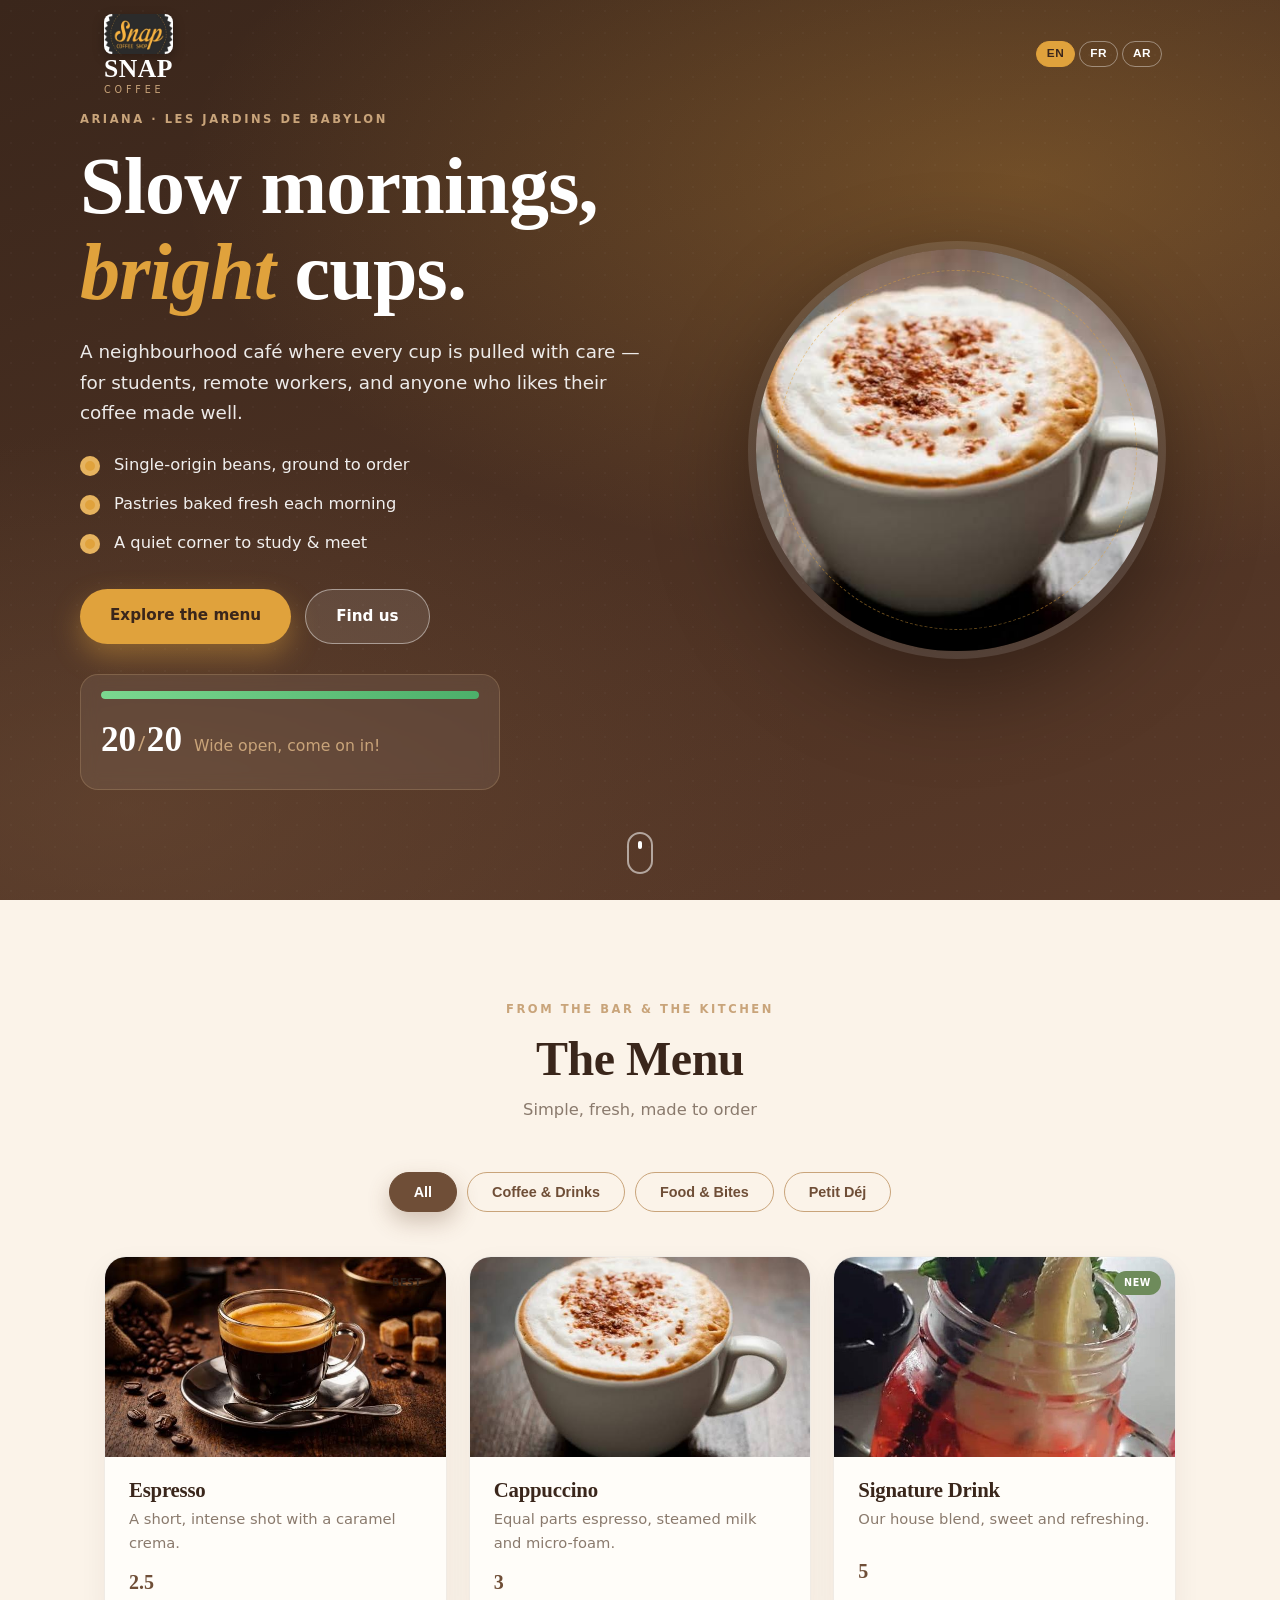
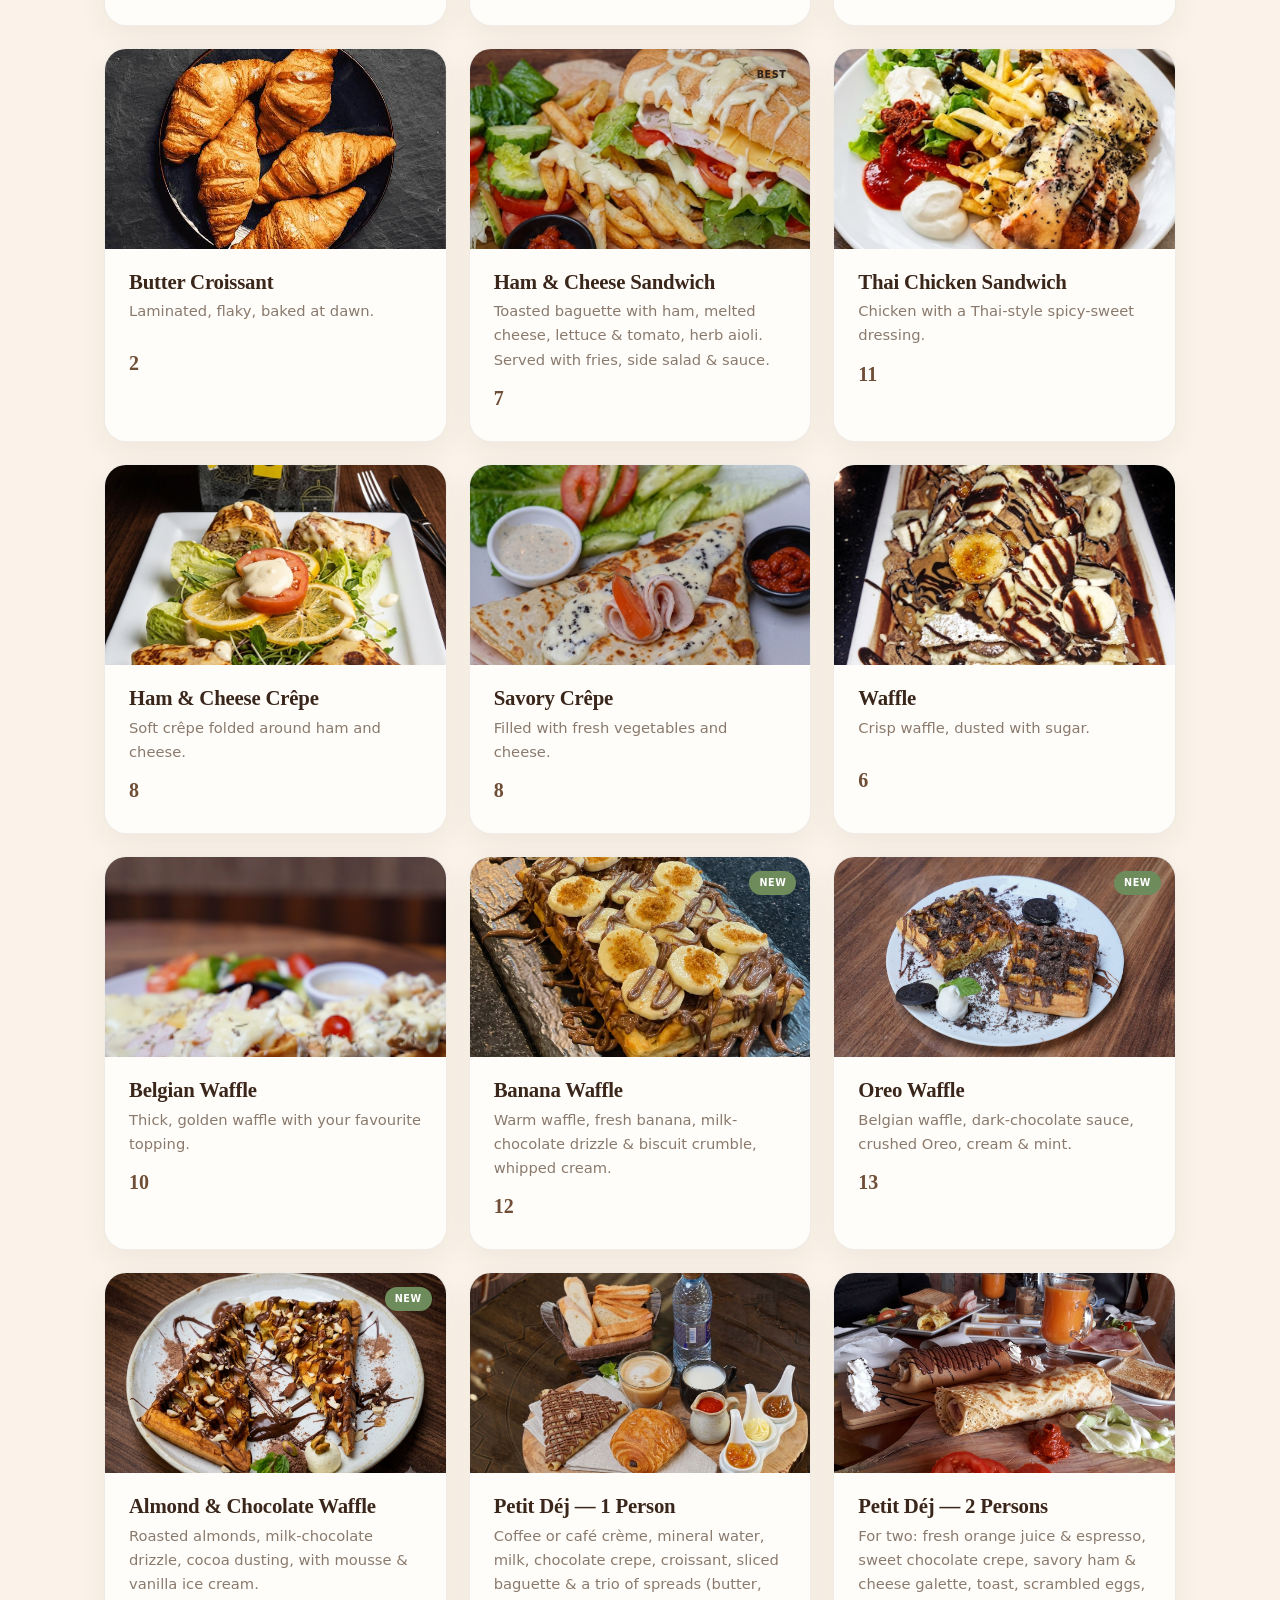
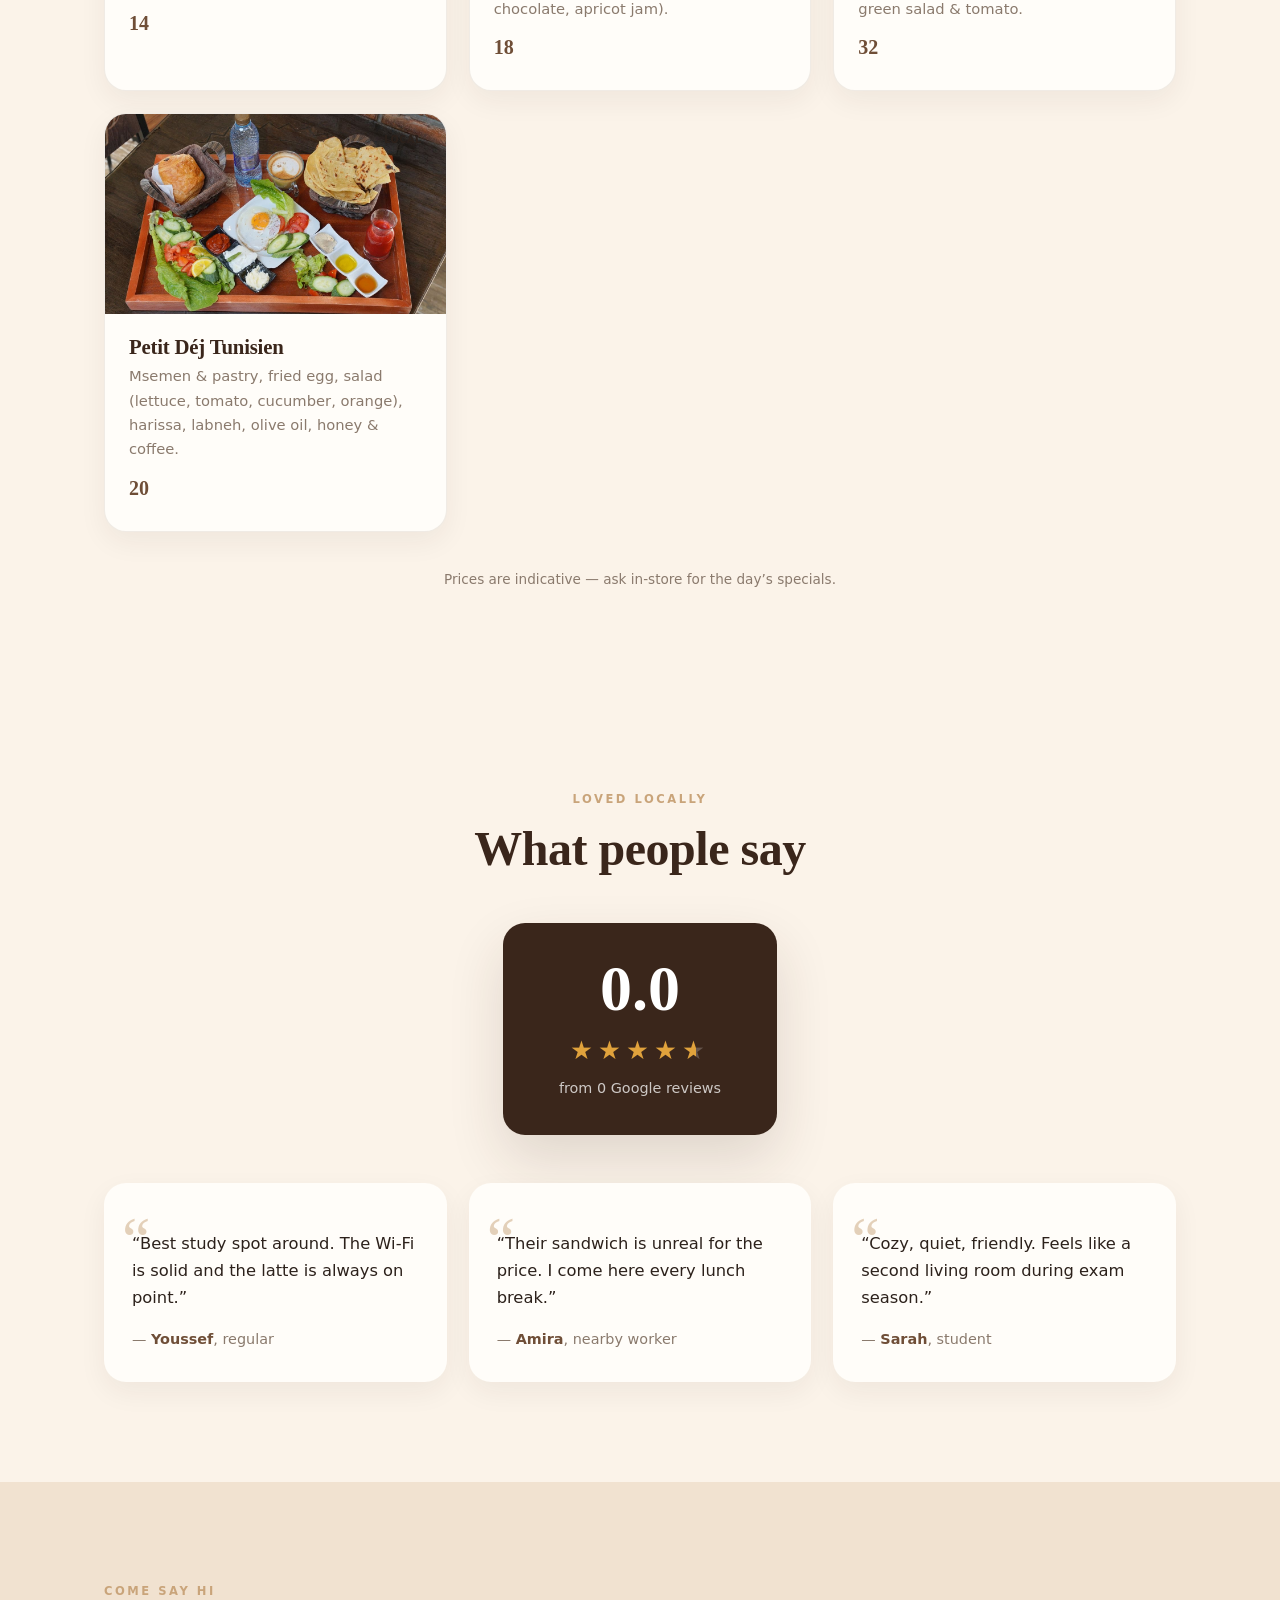
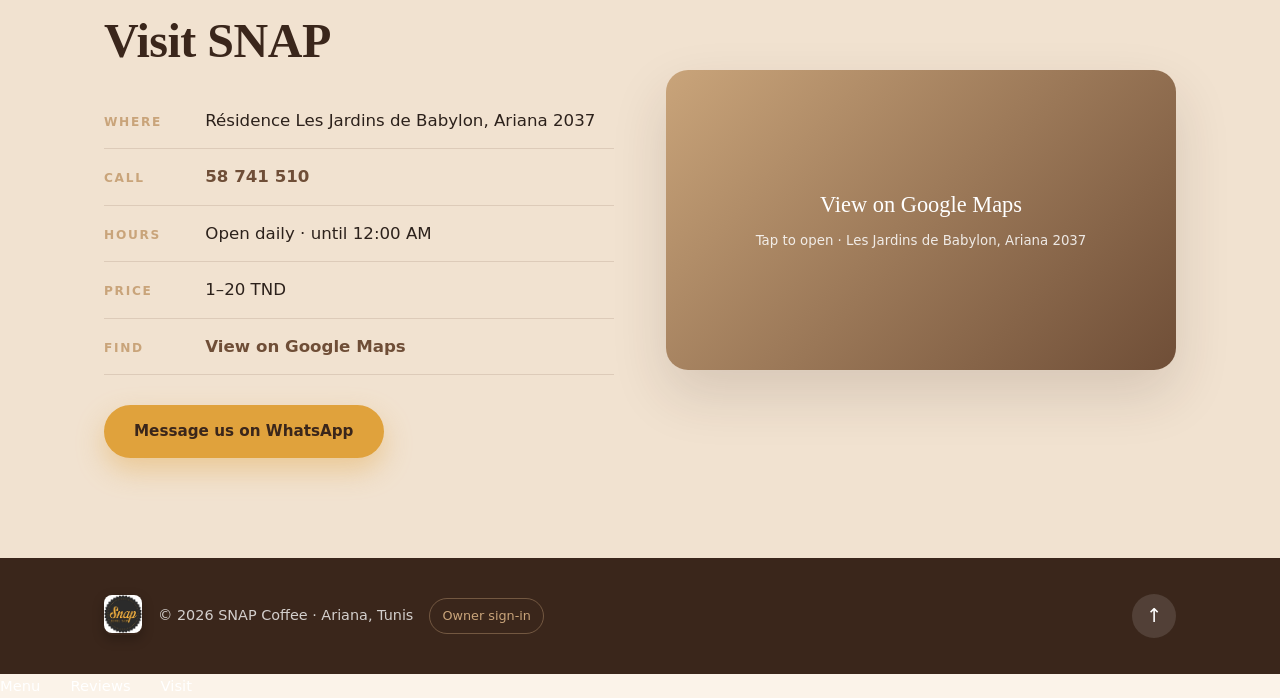
==== index.html @ 83eac037 "Deploy SNAP Coffee live site (public Pages repo) - Full site + admin + data (seats 20/20, 16 menu it" ====
<!DOCTYPE html>
<html lang="en" class="no-js">
<head>
  <meta charset="UTF-8" />
  <meta name="viewport" content="width=device-width, initial-scale=1.0, viewport-fit=cover" />
  <meta http-equiv="Content-Security-Policy" content="default-src 'self'; img-src 'self' data:; style-src 'self' 'unsafe-inline' https://fonts.googleapis.com; font-src 'self' https://fonts.gstatic.com; script-src 'self' 'sha256-dNdlBplWR5bDZDI+YCKolkPPL27/gS/a7SNuPT2Lg0A='; connect-src 'self' https://api.github.com; frame-ancestors 'none'; base-uri 'self'; object-src 'none'; form-action 'self'" />
  <title data-i18n="meta.title">SNAP Coffee — Artisan Coffee &amp; Fresh Bites · Ariana, Tunis</title>
  <meta name="description" data-i18n="meta.desc" content="SNAP Coffee in Ariana (Les Jardins de Babylon) — single-origin coffee, in-house pastries and a calm space for students and remote workers. Open until midnight. Rated 4.3 on Google." />
  <link rel="icon" href="favicon.ico" sizes="any" />
  <link rel="icon" type="image/svg+xml" href="favicon.svg" />
  <link rel="apple-touch-icon" href="apple-touch-icon.png" sizes="180x180" />
  <link rel="preconnect" href="https://fonts.googleapis.com" />
  <link rel="preconnect" href="https://fonts.gstatic.com" crossorigin />
  <link href="https://fonts.googleapis.com/css2?family=Fraunces:ital,opsz,wght@0,9..144,400;0,9..144,500;0,9..144,600;0,9..144,700;1,9..144,500&family=Inter:wght@300;400;500;600&family=Tajawal:wght@400;500;700&display=swap" rel="stylesheet" />
  <link rel="stylesheet" href="styles.css" />
  <script>document.documentElement.classList.replace('no-js','js');</script>
</head>
<body>
  <!-- ===== Header ===== -->
  <header class="site-header" id="header">
    <div class="container nav">
      <a class="brand" href="#top" aria-label="SNAP Coffee home">
        <img class="brand-logo" src="images/snap-logo.jpg" alt="SNAP Coffee" />
        <span class="brand-mark">SNAP</span>
        <span class="brand-sub" data-i18n="brand.sub">coffee</span>
      </a>
      <div class="lang-switch" role="group" aria-label="Language">
        <button class="lang-btn active" data-lang="en" type="button">EN</button>
        <button class="lang-btn" data-lang="fr" type="button">FR</button>
        <button class="lang-btn" data-lang="ar" type="button">AR</button>
      </div>
      <button class="nav-toggle" aria-label="Open menu" aria-expanded="false">
        <span></span><span></span><span></span>
      </button>
    </div>
  </header>

  <div class="nav-backdrop" id="navBackdrop" hidden></div>

  <!-- ===== Hero ===== -->
  <section class="hero" id="top">
    <div class="hero-bg"></div>
    <div class="container hero-inner">
      <div class="hero-copy">
        <p class="eyebrow" data-i18n="hero.eyebrow">Ariana · Les Jardins de Babylon</p>
        <h1 data-i18n="hero.title">Slow mornings,<br><em>bright</em> cups.</h1>
        <p class="hero-lead" data-i18n="hero.lead">A neighbourhood café where every cup is pulled with care — for students, remote workers, and anyone who likes their coffee made well.</p>
        <ul class="hero-points">
          <li data-i18n="hero.point1">Single-origin beans, ground to order</li>
          <li data-i18n="hero.point2">Pastries baked fresh each morning</li>
          <li data-i18n="hero.point3">A quiet corner to study &amp; meet</li>
        </ul>
        <div class="hero-cta">
          <a class="btn btn-primary" href="#menu" data-i18n="hero.cta1">Explore the menu</a>
          <a class="btn btn-ghost" href="#visit" data-i18n="hero.cta2">Find us</a>
        </div>
        <div class="avail-card" id="availCard" aria-live="polite">
          <div class="avail-rail"><span class="avail-fill" id="availFill"></span></div>
          <div class="avail-row">
            <span class="avail-num"><span id="availNum">20</span><span class="avail-slash">/</span><span id="availTotal">20</span></span>
            <span class="avail-label" id="availLabel">Seats free — drop by!</span>
          </div>
          <span class="avail-time" id="availUpdated"></span>
        </div>
      </div>
      <div class="hero-art">
        <img class="float-cup" src="images/cappuccino.jpg" alt="A freshly brewed coffee at SNAP Coffee" />
        <div class="hero-ring"></div>
      </div>
    </div>
    <a class="scroll-cue" href="#menu" aria-label="Scroll down"><span></span></a>
  </section>

  <!-- ===== Menu ===== -->
  <section class="menu" id="menu" data-reveal>
    <div class="container">
      <div class="section-head">
        <p class="eyebrow" data-i18n="menu.eyebrow">From the bar &amp; the kitchen</p>
        <h2 data-i18n="menu.title">The Menu</h2>
        <p class="section-sub" data-i18n="menu.sub">Simple, fresh, made to order</p>
      </div>

      <div class="menu-tabs" role="tablist" aria-label="Menu categories">
        <button class="menu-tab active" data-cat="all" role="tab" data-i18n="menu.tab_all">All</button>
        <button class="menu-tab" data-cat="coffee" role="tab" data-i18n="menu.tab_coffee">Coffee &amp; Drinks</button>
        <button class="menu-tab" data-cat="food" role="tab" data-i18n="menu.tab_food">Food &amp; Bites</button>
        <button class="menu-tab" data-cat="breakfast" role="tab" data-i18n="menu.tab_breakfast">Petit Déj</button>
      </div>

      <div class="menu-grid">
        <article class="dish" data-cat="coffee">
          <div class="dish-img"><img src="images/espresso.jpg" alt="Espresso" loading="lazy" /></div>
          <div class="dish-body">
            <div class="dish-badge hot" data-i18n="badge.best">Best seller</div>
            <h3 class="dish-name" data-i18n="dish.espresso.name">Espresso</h3>
            <p class="dish-desc" data-i18n="dish.espresso.desc">A short, intense shot with a caramel crema.</p>
            <span class="dish-price">2.5</span>
          </div>
        </article>
        <article class="dish" data-cat="coffee">
          <div class="dish-img"><img src="images/cappuccino.jpg" alt="Cappuccino" loading="lazy" /></div>
          <div class="dish-body">
            <h3 class="dish-name" data-i18n="dish.cappuccino.name">Cappuccino</h3>
            <p class="dish-desc" data-i18n="dish.cappuccino.desc">Equal parts espresso, steamed milk and micro-foam.</p>
            <span class="dish-price">3</span>
          </div>
        </article>
        <article class="dish" data-cat="coffee">
          <div class="dish-img"><img src="images/drink.jpg" alt="Signature Drink" loading="lazy" /></div>
          <div class="dish-body">
            <div class="dish-badge new" data-i18n="badge.new">New</div>
            <h3 class="dish-name" data-i18n="dish.drink.name">Signature Drink</h3>
            <p class="dish-desc" data-i18n="dish.drink.desc">Our house blend, sweet and refreshing.</p>
            <span class="dish-price">5</span>
          </div>
        </article>
        <article class="dish" data-cat="food">
          <div class="dish-img"><img src="images/croissant.jpg" alt="Butter Croissant" loading="lazy" /></div>
          <div class="dish-body">
            <h3 class="dish-name" data-i18n="dish.croissant.name">Butter Croissant</h3>
            <p class="dish-desc" data-i18n="dish.croissant.desc">Laminated, flaky, baked at dawn.</p>
            <span class="dish-price">2</span>
          </div>
        </article>
        <article class="dish" data-cat="food">
          <div class="dish-img"><img src="images/sandwich-jambon-fromage.jpg" alt="Ham &amp; Cheese Sandwich" loading="lazy" /></div>
          <div class="dish-body">
            <div class="dish-badge hot" data-i18n="badge.best">Best seller</div>
            <h3 class="dish-name" data-i18n="dish.sandwich.name">Ham &amp; Cheese Sandwich</h3>
            <p class="dish-desc" data-i18n="dish.sandwich.desc">Toasted baguette with ham, melted cheese, lettuce &amp; tomato, herb aioli. Served with fries, side salad &amp; sauce.</p>
            <span class="dish-price">7</span>
          </div>
        </article>
        <article class="dish" data-cat="food">
          <div class="dish-img"><img src="images/sandwich-thai-poulet.jpg" alt="Thai Chicken Sandwich" loading="lazy" /></div>
          <div class="dish-body">
            <h3 class="dish-name" data-i18n="dish.thai.name">Thai Chicken Sandwich</h3>
            <p class="dish-desc" data-i18n="dish.thai.desc">Chicken with a Thai-style spicy-sweet dressing.</p>
            <span class="dish-price">11</span>
          </div>
        </article>
        <article class="dish" data-cat="food">
          <div class="dish-img"><img src="images/crepe-jambon-fromage.jpg" alt="Ham &amp; Cheese Crêpe" loading="lazy" /></div>
          <div class="dish-body">
            <h3 class="dish-name" data-i18n="dish.crepe.name">Ham &amp; Cheese Crêpe</h3>
            <p class="dish-desc" data-i18n="dish.crepe.desc">Soft crêpe folded around ham and cheese.</p>
            <span class="dish-price">8</span>
          </div>
        </article>
        <article class="dish" data-cat="food">
          <div class="dish-img"><img src="images/crepe-sale.jpg" alt="Savory Crêpe" loading="lazy" /></div>
          <div class="dish-body">
            <h3 class="dish-name" data-i18n="dish.csep.name">Savory Crêpe</h3>
            <p class="dish-desc" data-i18n="dish.csep.desc">Filled with fresh vegetables and cheese.</p>
            <span class="dish-price">8</span>
          </div>
        </article>
        <article class="dish" data-cat="food">
          <div class="dish-img"><img src="images/snaps-waffle.jpg" alt="Waffle" loading="lazy" /></div>
          <div class="dish-body">
            <h3 class="dish-name" data-i18n="dish.waffle.name">Waffle</h3>
            <p class="dish-desc" data-i18n="dish.waffle.desc">Crisp waffle, dusted with sugar.</p>
            <span class="dish-price">6</span>
          </div>
        </article>
        <article class="dish" data-cat="food">
          <div class="dish-img"><img src="images/waffles.png" alt="Belgian Waffle" loading="lazy" /></div>
          <div class="dish-body">
            <h3 class="dish-name" data-i18n="dish.belgian.name">Belgian Waffle</h3>
            <p class="dish-desc" data-i18n="dish.belgian.desc">Thick, golden waffle with your favourite topping.</p>
            <span class="dish-price">10</span>
          </div>
        </article>
        <article class="dish" data-cat="food">
          <div class="dish-img"><img src="images/banana-waffle.png" alt="Banana Waffle" loading="lazy" /></div>
          <div class="dish-body">
            <div class="dish-badge new" data-i18n="badge.new">New</div>
            <h3 class="dish-name" data-i18n="dish.banana.name">Banana Waffle</h3>
            <p class="dish-desc" data-i18n="dish.banana.desc">Warm waffle, fresh banana, milk-chocolate drizzle &amp; biscuit crumble, whipped cream.</p>
            <span class="dish-price">12</span>
          </div>
        </article>
        <article class="dish" data-cat="food">
          <div class="dish-img"><img src="images/oreo-waffle.jpg" alt="Oreo Waffle" loading="lazy" /></div>
          <div class="dish-body">
            <div class="dish-badge new" data-i18n="badge.new">New</div>
            <h3 class="dish-name" data-i18n="dish.oreo.name">Oreo Waffle</h3>
            <p class="dish-desc" data-i18n="dish.oreo.desc">Belgian waffle, dark-chocolate sauce, crushed Oreo, cream &amp; mint.</p>
            <span class="dish-price">13</span>
          </div>
        </article>
        <article class="dish" data-cat="food">
          <div class="dish-img"><img src="images/waffle-almond-chocolate.jpg" alt="Almond &amp; Chocolate Waffle" loading="lazy" /></div>
          <div class="dish-body">
            <div class="dish-badge new" data-i18n="badge.new">New</div>
            <h3 class="dish-name" data-i18n="dish.almond.name">Almond &amp; Chocolate Waffle</h3>
            <p class="dish-desc" data-i18n="dish.almond.desc">Roasted almonds, milk-chocolate drizzle, cocoa dusting, with mousse &amp; vanilla ice cream.</p>
            <span class="dish-price">14</span>
          </div>
        </article>
        <article class="dish" data-cat="breakfast">
          <div class="dish-img"><img src="images/petit-dej-1p.png" alt="Petit Déjeuner 1 personne" loading="lazy" /></div>
          <div class="dish-body">
            <div class="dish-badge hot" data-i18n="badge.best">Best seller</div>
            <h3 class="dish-name" data-i18n="dish.pdj1.name">Petit Déj — 1 Person</h3>
            <p class="dish-desc" data-i18n="dish.pdj1.desc">Coffee or café crème, mineral water, milk, chocolate crepe, croissant, sliced baguette &amp; a trio of spreads (butter, chocolate, apricot jam).</p>
            <span class="dish-price">18</span>
          </div>
        </article>
        <article class="dish" data-cat="breakfast">
          <div class="dish-img"><img src="images/petit-dej-2p.png" alt="Petit Déjeuner 2 personnes" loading="lazy" /></div>
          <div class="dish-body">
            <h3 class="dish-name" data-i18n="dish.pdj2.name">Petit Déj — 2 Persons</h3>
            <p class="dish-desc" data-i18n="dish.pdj2.desc">For two: fresh orange juice &amp; espresso, sweet chocolate crepe, savory ham &amp; cheese galette, toast, scrambled eggs, green salad &amp; tomato.</p>
            <span class="dish-price">32</span>
          </div>
        </article>
        <article class="dish" data-cat="breakfast">
          <div class="dish-img"><img src="images/petit-dej-tunisien.jpg" alt="Petit Déjeuner Tunisien" loading="lazy" /></div>
          <div class="dish-body">
            <div class="dish-badge new" data-i18n="badge.local">Local</div>
            <h3 class="dish-name" data-i18n="dish.pdjt.name">Petit Déj Tunisien</h3>
            <p class="dish-desc" data-i18n="dish.pdjt.desc">Msemen &amp; pastry, fried egg, salad (lettuce, tomato, cucumber, orange), harissa, labneh, olive oil, honey &amp; coffee.</p>
            <span class="dish-price">20</span>
          </div>
        </article>
      </div>
      <p class="menu-foot" data-i18n="menu.foot">Prices are indicative — ask in-store for the day's specials.</p>
    </div>
  </section>

  <!-- ===== Reviews ===== -->
  <section class="reviews" id="reviews" data-reveal>
    <div class="container">
      <div class="section-head">
        <p class="eyebrow" data-i18n="reviews.eyebrow">Loved locally</p>
        <h2 data-i18n="reviews.title">What people say</h2>
      </div>
      <div class="rating-banner">
        <div class="rating-score">
          <span class="score" data-target="4.3">0.0</span>
          <div class="stars" aria-label="4.3 out of 5 stars">
            <span class="star filled">★</span><span class="star filled">★</span><span class="star filled">★</span><span class="star filled">★</span><span class="star half">★</span>
          </div>
          <span class="review-count"><span data-i18n="reviews.from">from</span> <span class="num" data-target="26">0</span> <span data-i18n="reviews.google">Google reviews</span></span>
        </div>
      </div>
      <div class="review-grid">
        <blockquote class="review">
          <p data-i18n="reviews.r1">"Best study spot around. The Wi-Fi is solid and the latte is always on point."</p>
          <footer>— <strong>Youssef</strong>, <span data-i18n="reviews.regular">regular</span></footer>
        </blockquote>
        <blockquote class="review">
          <p data-i18n="reviews.r2">"Their sandwich is unreal for the price. I come here every lunch break."</p>
          <footer>— <strong>Amira</strong>, <span data-i18n="reviews.worker">nearby worker</span></footer>
        </blockquote>
        <blockquote class="review">
          <p data-i18n="reviews.r3">"Cozy, quiet, friendly. Feels like a second living room during exam season."</p>
          <footer>— <strong>Sarah</strong>, <span data-i18n="reviews.student">student</span></footer>
        </blockquote>
      </div>
    </div>
  </section>

  <!-- ===== Visit / Contact ===== -->
  <section class="visit" id="visit" data-reveal>
    <div class="container visit-inner">
      <div class="visit-text">
        <p class="eyebrow" data-i18n="visit.eyebrow">Come say hi</p>
        <h2 data-i18n="visit.title">Visit SNAP</h2>
        <ul class="visit-list">
          <li><span class="v-label" data-i18n="visit.where">Where</span> Résidence Les Jardins de Babylon, Ariana 2037</li>
          <li><span class="v-label" data-i18n="visit.call">Call</span> <a href="tel:+21658741510">58 741 510</a></li>
          <li><span class="v-label" data-i18n="visit.hours">Hours</span> <span data-i18n="visit.hours_val">Open daily · until 12:00 AM</span></li>
          <li><span class="v-label" data-i18n="visit.price">Price</span> 1–20 TND</li>
          <li><span class="v-label" data-i18n="visit.find">Find</span> <a href="https://maps.app.goo.gl/44mZ8596GpoQqrAm7" target="_blank" rel="noopener" data-i18n="visit.maps">View on Google Maps</a></li>
        </ul>
        <a class="btn btn-primary" href="https://wa.me/21658741510" target="_blank" rel="noopener" data-i18n="visit.whatsapp">Message us on WhatsApp</a>
      </div>
      <div class="visit-map">
        <a class="map-placeholder" href="https://maps.app.goo.gl/44mZ8596GpoQqrAm7" target="_blank" rel="noopener" aria-label="Open SNAP Coffee Shop in Google Maps">
          <span data-i18n="visit.maps">View on Google Maps</span>
          <small data-i18n="visit.tap">Tap to open · Les Jardins de Babylon, Ariana 2037</small>
        </a>
      </div>
    </div>
  </section>

  <!-- ===== Footer ===== -->
  <footer class="site-footer">
    <div class="container footer-inner">
      <span class="brand-logo"><img class="brand-logo-img" src="images/snap-logo.jpg" alt="SNAP Coffee" /></span>
      <p>© <span id="year"></span> <span data-i18n="footer.copy">SNAP Coffee · Ariana, Tunis</span></p>
      <a class="owner-link" href="admin.html">Owner sign-in</a>
      <a class="to-top" href="#top" aria-label="Back to top">↑</a>
    </div>
  </footer>

  <!-- ===== Lightbox ===== -->
  <div class="lightbox" role="dialog" aria-modal="true" aria-label="Photo viewer">
    <button class="lb-close" aria-label="Close">×</button>
    <button class="lb-prev" aria-label="Previous">‹</button>
    <figure class="lb-fig"><img src="" alt="" /><figcaption class="lb-cap"></figcaption></figure>
    <button class="lb-next" aria-label="Next">›</button>
  </div>

  <!-- ===== Mobile nav (body-level so fixed positioning is never trapped by header blur) ===== -->
  <nav class="nav-links" id="navLinks" aria-label="Mobile menu">
    <a href="#menu" data-i18n="nav.menu">Menu</a>
    <a href="#reviews" data-i18n="nav.reviews">Reviews</a>
    <a href="#visit" data-i18n="nav.visit">Visit</a>
  </nav>
  <div class="nav-backdrop" id="navBackdrop" hidden></div>

  <!-- ===== GitHub storage (live seats + live menu, no backend) ===== -->
  <script src="github-config.js"></script>
  <script src="github-token.js"></script>
  <script src="github-store.js"></script>
  <script src="customer-github.js"></script>

  <script src="script.js"></script>
</body>
</html>
---- styles.css ----
/* ===== SNAP Coffee — artisan, warm, refined ===== */
:root {
  --espresso: #3a261b;
  --coffee: #6f4e37;
  --latte: #c9a47a;
  --cream: #fbf3e9;
  --sand: #f1e2d0;
  --ink: #2c211b;
  --muted: #8a7a6d;
  --amber: #e0a23c;
  --paper: #fffdf9;
  --maxw: 1120px;
  --radius: 22px;
  --shadow: 0 24px 56px rgba(58, 38, 27, 0.14);
  --ease: cubic-bezier(0.22, 0.61, 0.36, 1);
}

* { box-sizing: border-box; margin: 0; padding: 0; }
html { scroll-behavior: smooth; }
body {
  font-family: 'Inter', system-ui, -apple-system, sans-serif;
  color: var(--ink);
  background: var(--cream);
  line-height: 1.65;
  -webkit-font-smoothing: antialiased;
  overflow-x: hidden;
}
.container { width: 100%; max-width: var(--maxw); margin: 0 auto; padding: 0 24px; }
h1, h2, h3 { font-family: 'Fraunces', Georgia, serif; font-weight: 600; color: var(--espresso); line-height: 1.08; letter-spacing: -0.01em; }
h1 em, h2 em { font-style: italic; color: var(--amber); }
.eyebrow { text-transform: uppercase; letter-spacing: 0.22em; font-size: 0.72rem; font-weight: 600; color: var(--latte); margin-bottom: 14px; }

/* reveal — gated on a JS-added class so content is NEVER hidden if JS fails */
.js [data-reveal] { opacity: 0; transform: translateY(30px); transition: opacity 0.8s var(--ease), transform 0.8s var(--ease); }
.js [data-reveal].in { opacity: 1; transform: none; }
/* if JS doesn't run, everything is visible */
body:not(.js) [data-reveal] { opacity: 1 !important; transform: none !important; }
/* safety: if reveal still stuck, this class (added after load) forces visibility */
.reveal-fallback [data-reveal] { opacity: 1 !important; transform: none !important; }

/* ===== Header ===== */
.site-header { position: fixed; top: 0; left: 0; right: 0; z-index: 90; transition: background 0.4s var(--ease), box-shadow 0.4s, padding 0.4s; padding: 14px 0; }
.site-header.scrolled { background: rgba(251, 243, 233, 0.9); backdrop-filter: blur(14px); box-shadow: 0 8px 30px rgba(58,38,27,0.08); padding: 8px 0; }
.nav { display: flex; align-items: center; justify-content: space-between; }
.brand { text-decoration: none; display: flex; flex-direction: column; line-height: 1; }
.brand-logo { height: 40px; width: auto; border-radius: 8px; margin-bottom: 2px; object-fit: cover; box-shadow: 0 4px 12px rgba(0,0,0,0.25); }
.brand-mark { font-family: 'Fraunces', serif; font-weight: 700; font-size: 1.6rem; color: #fff; letter-spacing: 0.02em; transition: color 0.4s; }
.brand-sub { font-size: 0.6rem; letter-spacing: 0.4em; text-transform: uppercase; color: var(--latte); margin-top: 3px; }
.scrolled .brand-mark { color: var(--coffee); }
.nav-links { display: flex; gap: 30px; }
.nav-links a { text-decoration: none; color: #fff; font-size: 0.92rem; font-weight: 500; position: relative; transition: color 0.3s; }
.nav-links a::after { content: ''; position: absolute; left: 0; bottom: -6px; width: 0; height: 2px; background: var(--amber); transition: width 0.3s var(--ease); }
.nav-links a:hover::after { width: 100%; }
.scrolled .nav-links a { color: var(--ink); }

.nav-toggle { display: none; flex-direction: column; gap: 5px; background: none; border: 0; cursor: pointer; padding: 8px; position: relative; z-index: 80; }
.nav-toggle span { width: 26px; height: 2px; background: #fff; border-radius: 2px; transition: transform 0.3s var(--ease), opacity 0.3s; }
.scrolled .nav-toggle span { background: var(--coffee); }
.nav-toggle.active span:nth-child(1) { transform: translateY(7px) rotate(45deg); }
.nav-toggle.active span:nth-child(2) { opacity: 0; }
.nav-toggle.active span:nth-child(3) { transform: translateY(-7px) rotate(-45deg); }

/* click-away backdrop for the open mobile menu (sits below the panel + toggle) */
.nav-backdrop { position: fixed; inset: 0; z-index: 65; background: rgba(28, 20, 16, 0.55); opacity: 0; pointer-events: none; transition: opacity 0.3s var(--ease); }
.nav-backdrop.show { opacity: 1; pointer-events: auto; }

/* ===== Hero ===== */
.hero { position: relative; min-height: 100vh; display: flex; align-items: center; overflow: hidden; background: var(--espresso); }
.hero-bg { position: absolute; inset: 0; background:
   radial-gradient(120% 80% at 80% 20%, rgba(224,162,60,0.28), transparent 55%),
   radial-gradient(90% 70% at 10% 90%, rgba(111,78,55,0.5), transparent 60%),
   linear-gradient(160deg, #3a261b, #5a3a29); }
.hero-bg::after { content: ''; position: absolute; inset: 0; background-image: radial-gradient(rgba(255,255,255,0.05) 1px, transparent 1px); background-size: 22px 22px; opacity: 0.5; }
.hero-inner { position: relative; z-index: 2; display: grid; grid-template-columns: 1.1fr 0.9fr; gap: 40px; align-items: center; padding: 90px 0; width: 100%; }
.hero-copy { color: #fff; max-width: 560px; }
.hero-copy .eyebrow { color: var(--latte); }
.hero-copy h1 { color: #fff; font-size: clamp(2.7rem, 6.5vw, 5rem); margin-bottom: 22px; }
.hero-lead { font-size: 1.15rem; font-weight: 300; color: rgba(255,255,255,0.9); margin-bottom: 24px; }
.hero-points { list-style: none; margin-bottom: 32px; }
.hero-points li { position: relative; padding-left: 34px; margin: 12px 0; font-size: 1.02rem; color: rgba(255,255,255,0.92); }
.hero-points li::before { content: ''; position: absolute; left: 0; top: 4px; width: 20px; height: 20px; border-radius: 50%; background: var(--amber); box-shadow: inset 0 0 0 5px rgba(255,255,255,0.18); }
.hero-cta { display: flex; gap: 14px; flex-wrap: wrap; }

.btn { display: inline-block; padding: 14px 30px; border-radius: 999px; font-weight: 600; font-size: 0.95rem; text-decoration: none; cursor: pointer; border: 0; transition: transform 0.18s var(--ease), box-shadow 0.25s, background 0.25s; }
.btn-primary { background: var(--amber); color: var(--espresso); box-shadow: 0 12px 28px rgba(224,162,60,0.4); }
.btn-primary:hover { transform: translateY(-2px); box-shadow: 0 16px 34px rgba(224,162,60,0.5); }
.btn-ghost { background: rgba(255,255,255,0.1); color: #fff; border: 1px solid rgba(255,255,255,0.45); }
.btn-ghost:hover { background: rgba(255,255,255,0.2); }

/* ===== Live availability card (hero) ===== */
.avail-card {
  margin-top: 30px;
  background: rgba(255, 253, 249, 0.07);
  border: 1px solid rgba(201, 164, 122, 0.28);
  border-radius: 18px;
  padding: 16px 20px;
  backdrop-filter: blur(8px);
  max-width: 420px;
}
.avail-rail { height: 8px; border-radius: 999px; background: rgba(255,255,255,0.14); overflow: hidden; margin-bottom: 12px; }
.avail-fill { display: block; height: 100%; width: 100%; border-radius: 999px; background: linear-gradient(90deg, var(--latte), var(--amber)); transition: width 0.5s var(--ease), background 0.4s; }
.avail-fill.full { background: linear-gradient(90deg, #7bd88f, #4caf6a); }
.avail-fill.empty { background: linear-gradient(90deg, #ff9d8a, #e0584a); }
.avail-row { display: flex; align-items: baseline; gap: 12px; }
.avail-num { font-family: 'Fraunces', serif; font-size: 2.2rem; font-weight: 700; color: #fff; }
.avail-slash { color: var(--latte); margin: 0 2px; font-size: 1.5rem; }
.avail-label { color: var(--latte); font-size: 0.98rem; font-weight: 500; }
.avail-time { display: block; margin-top: 4px; color: rgba(255,255,255,0.55); font-size: 0.76rem; }

.hero-art { position: relative; display: flex; justify-content: center; align-items: center; }
.hero-ring { position: absolute; width: 360px; height: 360px; border-radius: 50%; border: 1.5px dashed rgba(224,162,60,0.45); animation: spin 26s linear infinite; }
.float-cup { width: 86%; max-width: 420px; aspect-ratio: 1/1; object-fit: cover; border-radius: 50%; border: 8px solid rgba(255,255,255,0.12); filter: drop-shadow(0 30px 50px rgba(0,0,0,0.4)); animation: float 6s var(--ease) infinite; }
@keyframes float { 0%,100% { transform: translateY(0); } 50% { transform: translateY(-16px); } }
@keyframes spin { to { transform: rotate(360deg); } }

.scroll-cue { position: absolute; bottom: 26px; left: 50%; transform: translateX(-50%); width: 26px; height: 42px; border: 2px solid rgba(255,255,255,0.55); border-radius: 14px; display: flex; justify-content: center; z-index: 3; }
.scroll-cue span { width: 4px; height: 8px; background: #fff; border-radius: 2px; margin-top: 7px; animation: scrollCue 1.6s var(--ease) infinite; }
@keyframes scrollCue { 0% { opacity: 0; transform: translateY(0); } 40% { opacity: 1; } 100% { opacity: 0; transform: translateY(14px); } }

/* ===== Section heads ===== */
.section-head { text-align: center; margin-bottom: 48px; }
.section-head h2 { font-size: clamp(2.1rem, 4.5vw, 3rem); margin-bottom: 12px; }
.section-sub { color: var(--muted); font-size: 1.02rem; }

/* ===== Menu ===== */
.menu { padding: 100px 0; }
.menu-tabs { display: flex; justify-content: center; gap: 10px; margin-bottom: 44px; flex-wrap: wrap; }
.menu-tab { padding: 11px 24px; border-radius: 999px; border: 1.5px solid var(--latte); background: transparent; color: var(--coffee); font-weight: 600; font-size: 0.9rem; cursor: pointer; transition: all 0.25s var(--ease); }
.menu-tab:hover { background: var(--sand); }
.menu-tab.active { background: var(--coffee); color: #fff; border-color: var(--coffee); box-shadow: 0 10px 22px rgba(111,78,55,0.3); }
.menu-grid { display: grid; grid-template-columns: repeat(3, 1fr); gap: 22px; }
.dish { position: relative; background: var(--paper); border: 1px solid rgba(111,78,55,0.1); border-radius: var(--radius); overflow: hidden; box-shadow: 0 10px 28px rgba(58,38,27,0.06); transition: transform 0.25s var(--ease), box-shadow 0.25s; }
.dish:hover { transform: translateY(-6px); box-shadow: var(--shadow); }
.dish-img { background: var(--sand); display: block; }
.dish-img img { width: 100%; height: 200px; object-fit: cover; display: block; }
.dish-body { padding: 22px 24px 26px; }
.dish-name { font-size: 1.3rem; margin-bottom: 6px; }
.dish-desc { color: var(--muted); font-size: 0.92rem; min-height: 2.6em; }
.dish-price { display: inline-block; margin-top: 10px; font-family: 'Fraunces', serif; font-weight: 600; font-size: 1.25rem; color: var(--coffee); }
.dish-badge { position: absolute; top: 14px; right: 14px; z-index: 2; font-size: 0.6rem; font-weight: 700; letter-spacing: 0.06em; text-transform: uppercase; padding: 4px 10px; border-radius: 999px; }
.dish-badge.hot { background: var(--amber); color: var(--espresso); }
.dish-badge.new { background: #6e8b5b; color: #fff; }
.menu-foot { text-align: center; color: var(--muted); font-size: 0.85rem; margin-top: 36px; }

/* ===== Reviews ===== */
.reviews { padding: 100px 0; }
.rating-banner { display: flex; justify-content: center; margin-bottom: 48px; }
.rating-score { text-align: center; background: var(--espresso); color: #fff; border-radius: var(--radius); padding: 34px 56px; box-shadow: var(--shadow); }
.score { font-family: 'Fraunces', serif; font-size: 4rem; font-weight: 700; line-height: 1; color: #fff; display: block; }
.stars { font-size: 1.6rem; letter-spacing: 5px; margin: 8px 0 4px; }
.star { color: rgba(255,255,255,0.22); }
.star.filled { color: var(--amber); }
.star.half { background: linear-gradient(90deg, var(--amber) 50%, rgba(255,255,255,0.22) 50%); -webkit-background-clip: text; background-clip: text; color: transparent; }
.review-count { font-size: 0.9rem; color: rgba(255,255,255,0.75); }
.review-grid { display: grid; grid-template-columns: repeat(3, 1fr); gap: 22px; }
.review { background: var(--paper); border-radius: var(--radius); padding: 30px 28px; box-shadow: 0 10px 28px rgba(58,38,27,0.06); position: relative; }
.review::before { content: '\201C'; font-family: 'Fraunces', serif; font-size: 4rem; color: var(--latte); position: absolute; top: 4px; left: 18px; opacity: 0.5; }
.review p { font-size: 1.02rem; color: var(--ink); margin: 18px 0 16px; }
.review footer { color: var(--muted); font-size: 0.9rem; }
.review footer strong { color: var(--coffee); }

/* ===== Visit ===== */
.visit { padding: 100px 0; background: var(--sand); }
.visit-inner { display: grid; grid-template-columns: 1fr 1fr; gap: 52px; align-items: center; }
.visit-text h2 { font-size: clamp(2.1rem, 4.5vw, 3rem); margin-bottom: 26px; }
.visit-list { list-style: none; margin-bottom: 30px; }
.visit-list li { padding: 14px 0; border-bottom: 1px solid rgba(111,78,55,0.15); font-size: 1.04rem; }
.v-label { display: inline-block; width: 96px; font-size: 0.76rem; text-transform: uppercase; letter-spacing: 0.14em; color: var(--latte); font-weight: 600; }
.visit-list a { color: var(--coffee); text-decoration: none; font-weight: 600; }
.visit-list a:hover { text-decoration: underline; }
.map-placeholder { background: linear-gradient(135deg, var(--latte), var(--coffee)); border-radius: var(--radius); height: 300px; display: flex; flex-direction: column; align-items: center; justify-content: center; color: #fff; box-shadow: var(--shadow); text-decoration: none; transition: transform 0.25s var(--ease), box-shadow 0.25s; cursor: pointer; }
.map-placeholder:hover { transform: translateY(-4px); box-shadow: 0 28px 60px rgba(58,38,27,0.24); }
.map-placeholder span { font-family: 'Fraunces', serif; font-size: 1.4rem; }
.map-placeholder small { opacity: 0.85; margin-top: 6px; }

/* ===== Footer ===== */
.site-footer { background: var(--espresso); color: rgba(255,255,255,0.78); padding: 36px 0; }
.footer-inner { display: flex; align-items: center; gap: 16px; }
.site-footer .brand-mark { color: #fff; }
.brand-logo-img { height: 38px; width: auto; border-radius: 8px; object-fit: cover; }
.site-footer p { font-size: 0.9rem; }
.to-top { margin-left: auto; width: 44px; height: 44px; border-radius: 50%; background: rgba(255,255,255,0.12); color: #fff; text-decoration: none; display: flex; align-items: center; justify-content: center; font-size: 1.2rem; transition: background 0.2s, transform 0.2s; }
.to-top:hover { background: var(--amber); color: var(--espresso); transform: translateY(-3px); }
.owner-link { color: var(--latte); font-size: 0.8rem; text-decoration: none; border: 1px solid rgba(201,164,122,0.4); padding: 6px 12px; border-radius: 999px; transition: background 0.2s, color 0.2s; }
.owner-link:hover { background: rgba(201,164,122,0.15); color: #fff; }

/* ===== Lightbox ===== */
.lightbox { position: fixed; inset: 0; z-index: 100; background: rgba(28, 20, 16, 0.92); display: flex; align-items: center; justify-content: center; opacity: 0; pointer-events: none; transition: opacity 0.3s var(--ease); padding: 24px; }
.lightbox.open { opacity: 1; pointer-events: auto; }
.lb-fig { max-width: 90vw; max-height: 84vh; text-align: center; }
.lb-fig img { max-width: 90vw; max-height: 76vh; border-radius: 12px; box-shadow: 0 30px 60px rgba(0,0,0,0.5); }
.lb-cap { color: #fff; font-family: 'Fraunces', serif; font-size: 1.2rem; margin-top: 14px; }
.lb-close, .lb-prev, .lb-next { position: absolute; background: rgba(255,255,255,0.12); border: 0; color: #fff; cursor: pointer; border-radius: 50%; width: 48px; height: 48px; font-size: 1.6rem; line-height: 1; display: flex; align-items: center; justify-content: center; transition: background 0.2s; }
.lb-close:hover, .lb-prev:hover, .lb-next:hover { background: rgba(255,255,255,0.28); }
.lb-close { top: 22px; right: 22px; }
.lb-prev { left: 22px; top: 50%; transform: translateY(-50%); }
.lb-next { right: 22px; top: 50%; transform: translateY(-50%); }

/* ===== Language switch ===== */
.lang-switch { display: flex; gap: 4px; margin-inline-start: auto; margin-inline-end: 14px; }
.lang-btn { background: transparent; border: 1.5px solid rgba(255,255,255,0.4); color: #fff; font-weight: 600; font-size: 0.74rem; letter-spacing: 0.04em; padding: 6px 10px; border-radius: 999px; cursor: pointer; transition: background 0.2s, color 0.2s, border-color 0.2s; line-height: 1; }
.lang-btn:hover { background: rgba(255,255,255,0.15); }
.scrolled .lang-btn { border-color: var(--latte); color: var(--coffee); }
.scrolled .lang-btn:hover { background: var(--sand); }
.lang-btn.active { background: var(--amber); border-color: var(--amber); color: var(--espresso); }
/* when nav open (mobile) keep switcher visible above overlay */
.scrolled .lang-btn.active { color: var(--espresso); }

/* RTL (Arabic) */
html[dir="rtl"] body { direction: rtl; text-align: right; }
html[dir="rtl"] .hero-points li { padding-left: 0; padding-right: 34px; }
html[dir="rtl"] .hero-points li::before { left: auto; right: 0; }
html[dir="rtl"] .visit-list .v-label { margin-right: 0; }
html[dir="rtl"] .review::before { left: auto; right: 18px; }
html[dir="rtl"] .lang-switch { margin-inline-start: 14px; margin-inline-end: auto; }
html[dir="rtl"] .nav-links { inset: 0 0 0 auto; }
html[dir="rtl"] .to-top { margin-left: 0; margin-right: auto; }
html[dir="rtl"] .hero-copy .eyebrow, html[dir="rtl"] .eyebrow { text-align: inherit; }
/* Arabic webfont */
html[lang="ar"] body { font-family: 'Tajawal', 'Inter', system-ui, sans-serif; }
html[lang="ar"] h1, html[lang="ar"] h2, html[lang="ar"] h3 { font-family: 'Tajawal', 'Fraunces', Georgia, serif; font-weight: 700; }

@media (max-width: 760px) {
  .lang-switch { position: relative; z-index: 75; }
  .nav-links { z-index: 70; }
}
img { max-width: 100%; }
@media (max-width: 900px) {
  .menu-grid { grid-template-columns: repeat(2, 1fr); }
  .review-grid { grid-template-columns: 1fr; }
  .hero-inner { grid-template-columns: 1fr; text-align: left; }
  .hero-art { order: -1; }
  .float-cup { max-width: 320px; }
  .container { padding: 0 20px; }
  .menu, .reviews, .visit { padding: 70px 0; }
}
@media (max-width: 760px) {
  .nav-toggle { display: flex; }
  .nav-links { position: fixed; inset: 0 0 0 auto; width: min(80vw, 320px); background: var(--espresso); flex-direction: column; justify-content: center; gap: 28px; padding: 40px; transform: translateX(100%); transition: transform 0.35s var(--ease); z-index: 70; }
  .nav-links.open { transform: translateX(0); }
  .nav-links a { color: #fff; font-size: 1.2rem; }
  .nav-links a::after { background: var(--amber); }
  .menu-grid { grid-template-columns: repeat(2, 1fr); }
  .review-grid { grid-template-columns: 1fr; }
  .visit-inner { grid-template-columns: 1fr; gap: 28px; }
  .map-placeholder { height: 240px; }
  .hero { min-height: auto; padding-top: 84px; }
  .hero-inner { padding: 40px 0 60px; }
  .hero-copy h1 { font-size: clamp(2.2rem, 9vw, 3.2rem); }
  .hero-points li { font-size: 0.98rem; }
  .section-head { margin-bottom: 32px; }
  .menu-foot { padding: 0 14px; }
  .brand-logo { height: 34px; }
  .brand-mark { font-size: 1.35rem; }
}
@media (max-width: 520px) {
  .menu-grid { grid-template-columns: 1fr; }
  .dish-img img { height: 180px; }
  .menu-tab { padding: 10px 18px; font-size: 0.82rem; }
  .menu-tabs { gap: 8px; }
  .container { padding: 0 16px; }
  .hero-cta { flex-direction: column; align-items: stretch; }
  .hero-cta .btn { text-align: center; }
  .visit-list li { font-size: 0.98rem; }
  .v-label { width: 84px; }
}
@media (max-width: 380px) {
  .menu-grid { grid-template-columns: 1fr; }
  .dish-name { font-size: 1.15rem; }
}
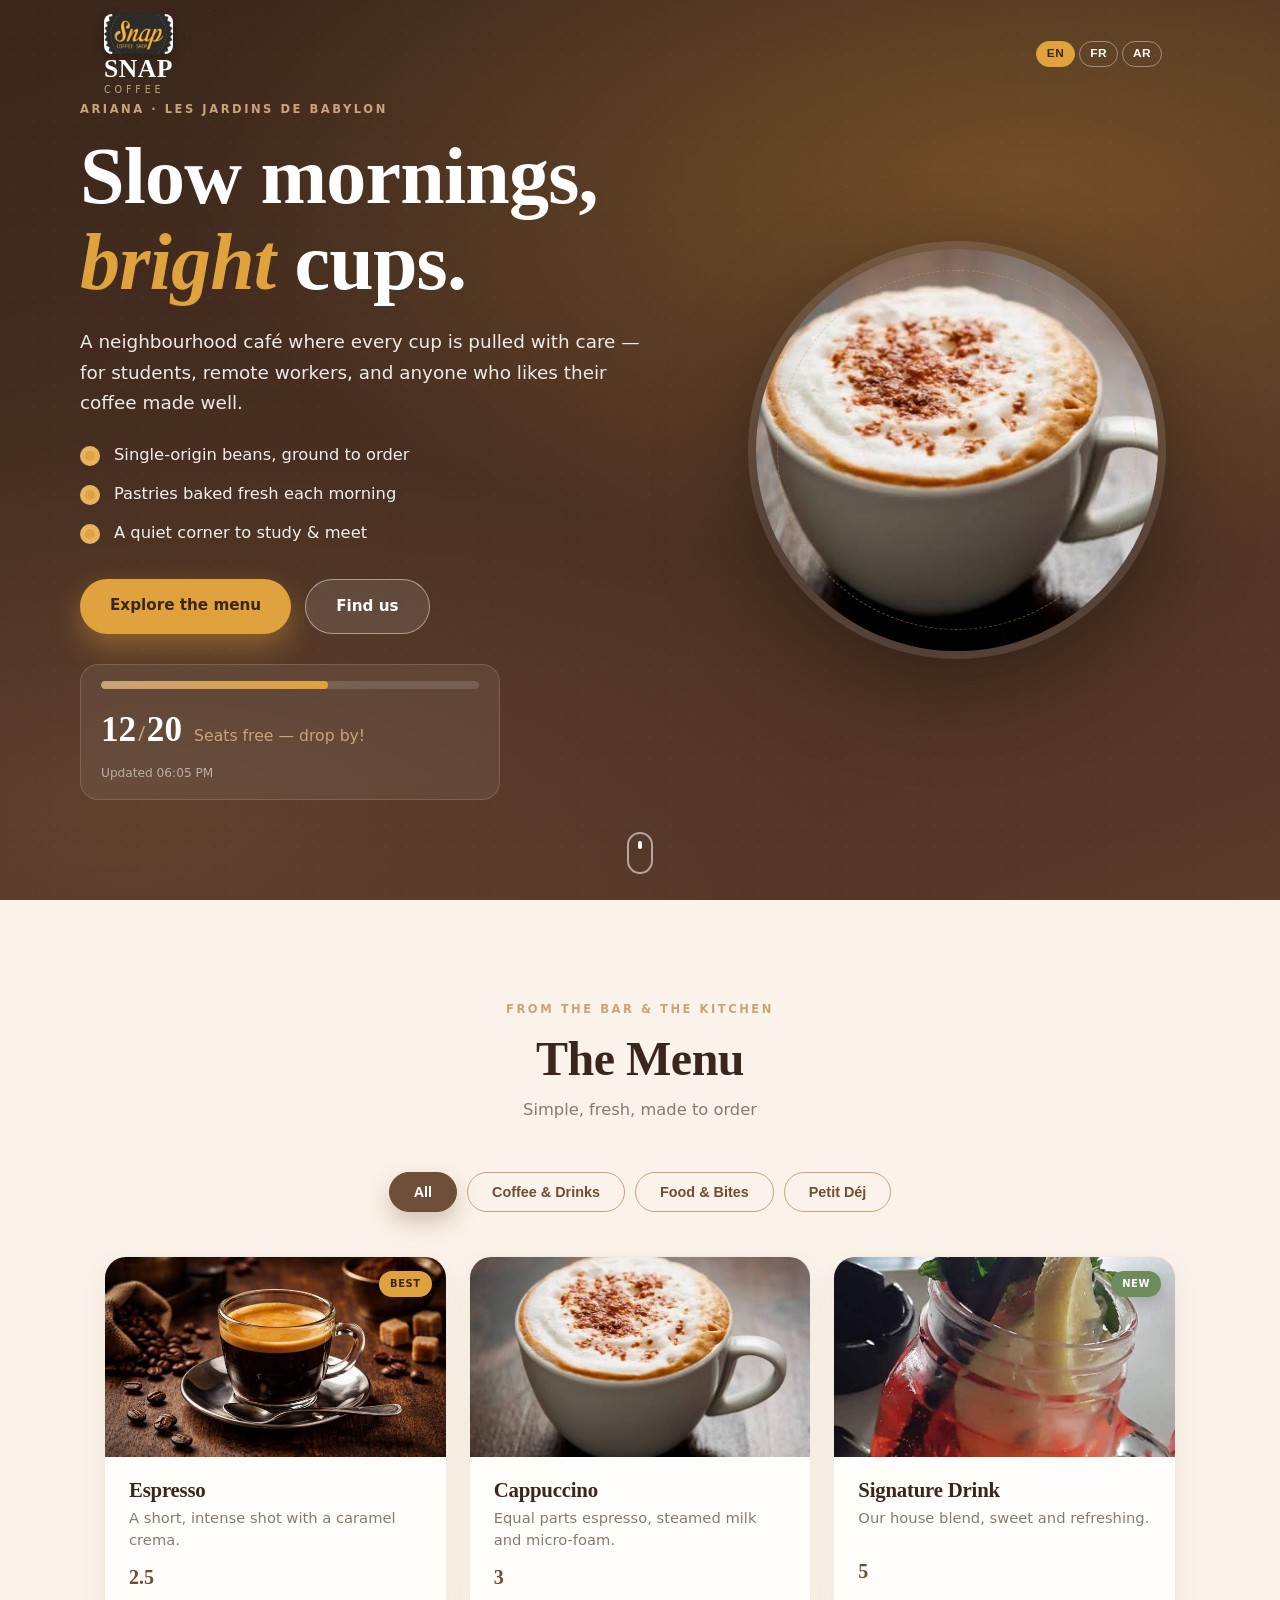
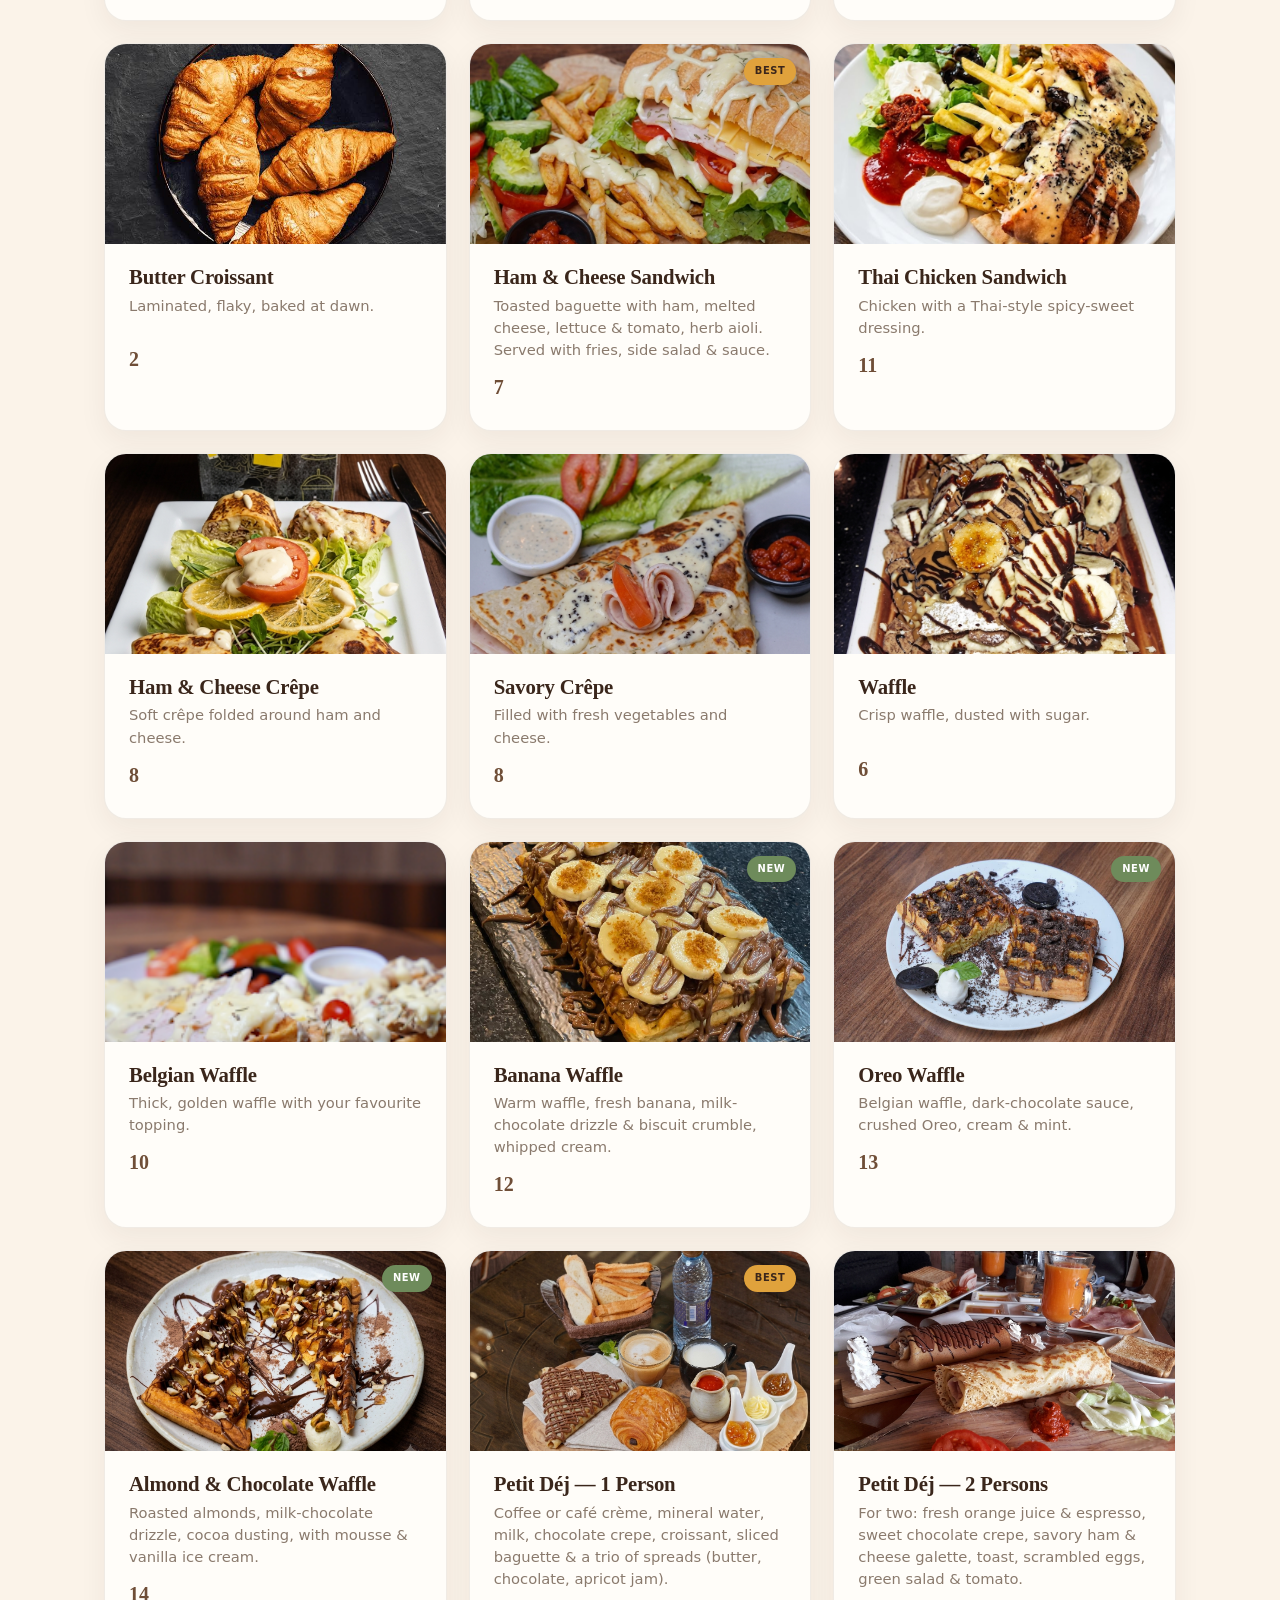
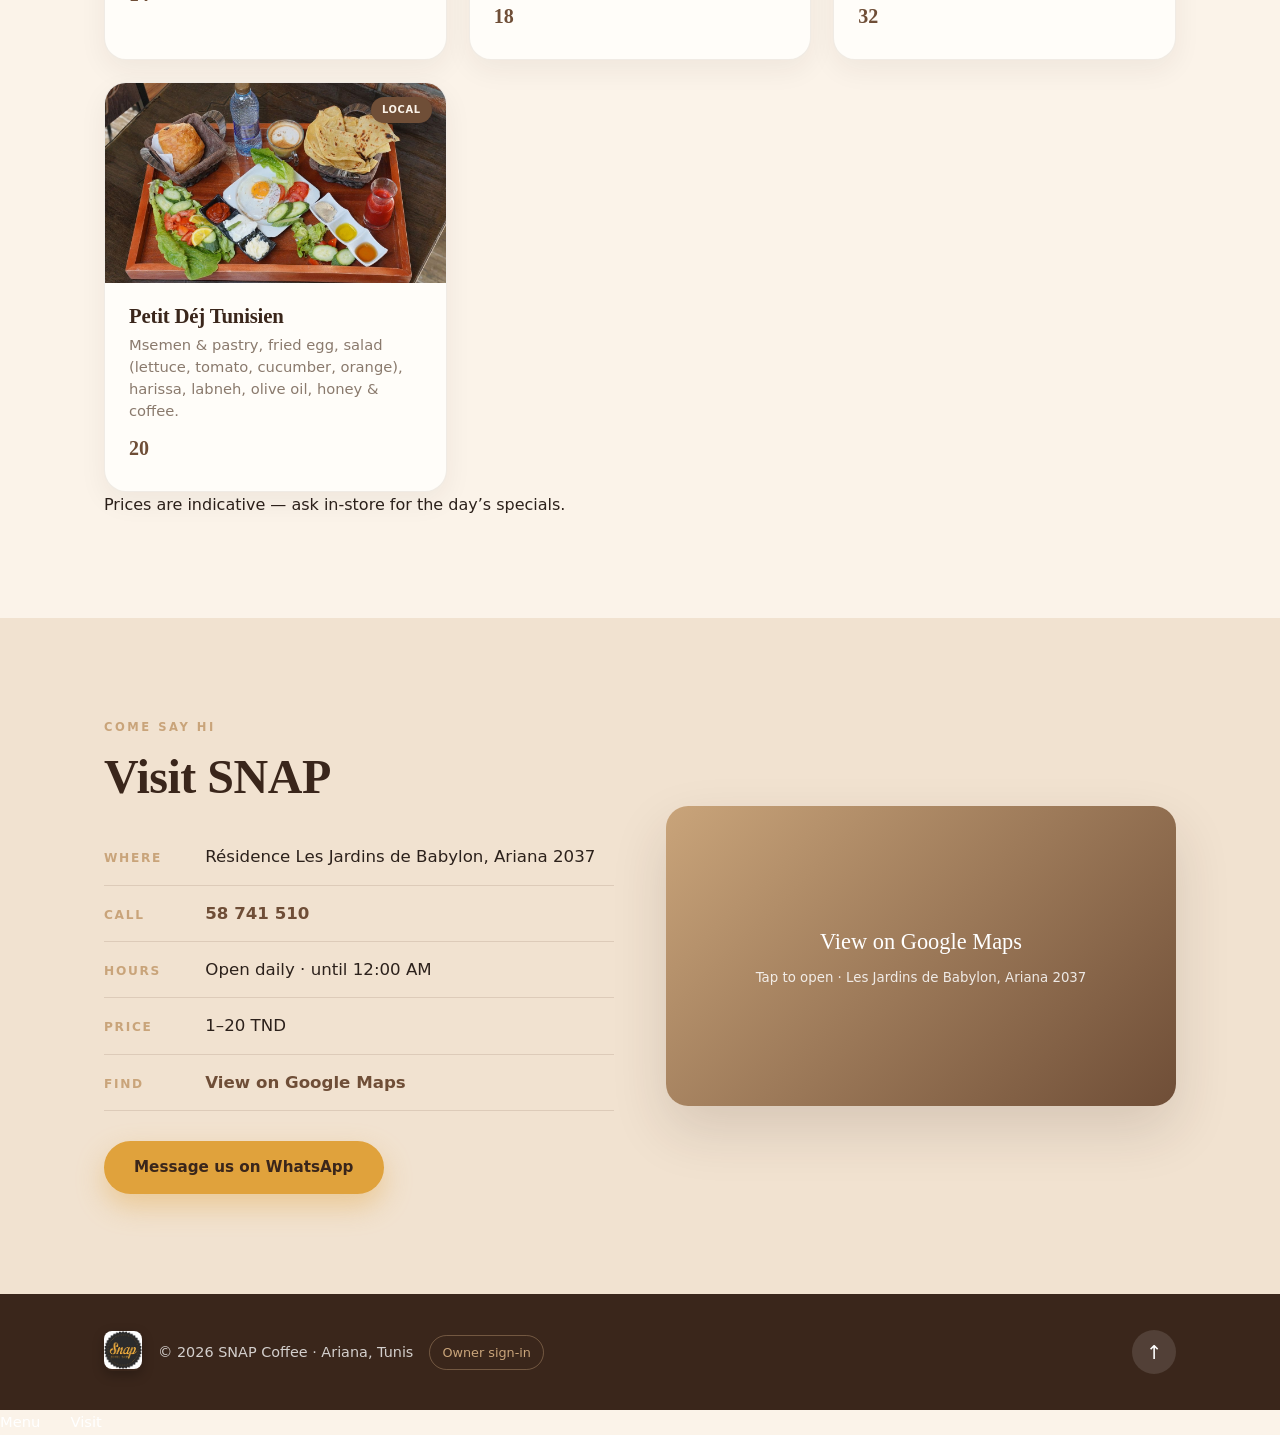
==== commit 74d69470: "Remove Reviews section from public site" ====
--- a/index.html
+++ b/index.html
@@ -229,39 +229,6 @@
     </div>
   </section>
 
-  <!-- ===== Reviews ===== -->
-  <section class="reviews" id="reviews" data-reveal>
-    <div class="container">
-      <div class="section-head">
-        <p class="eyebrow" data-i18n="reviews.eyebrow">Loved locally</p>
-        <h2 data-i18n="reviews.title">What people say</h2>
-      </div>
-      <div class="rating-banner">
-        <div class="rating-score">
-          <span class="score" data-target="4.3">0.0</span>
-          <div class="stars" aria-label="4.3 out of 5 stars">
-            <span class="star filled">★</span><span class="star filled">★</span><span class="star filled">★</span><span class="star filled">★</span><span class="star half">★</span>
-          </div>
-          <span class="review-count"><span data-i18n="reviews.from">from</span> <span class="num" data-target="26">0</span> <span data-i18n="reviews.google">Google reviews</span></span>
-        </div>
-      </div>
-      <div class="review-grid">
-        <blockquote class="review">
-          <p data-i18n="reviews.r1">"Best study spot around. The Wi-Fi is solid and the latte is always on point."</p>
-          <footer>— <strong>Youssef</strong>, <span data-i18n="reviews.regular">regular</span></footer>
-        </blockquote>
-        <blockquote class="review">
-          <p data-i18n="reviews.r2">"Their sandwich is unreal for the price. I come here every lunch break."</p>
-          <footer>— <strong>Amira</strong>, <span data-i18n="reviews.worker">nearby worker</span></footer>
-        </blockquote>
-        <blockquote class="review">
-          <p data-i18n="reviews.r3">"Cozy, quiet, friendly. Feels like a second living room during exam season."</p>
-          <footer>— <strong>Sarah</strong>, <span data-i18n="reviews.student">student</span></footer>
-        </blockquote>
-      </div>
-    </div>
-  </section>
-
   <!-- ===== Visit / Contact ===== -->
   <section class="visit" id="visit" data-reveal>
     <div class="container visit-inner">
@@ -307,7 +274,6 @@
   <!-- ===== Mobile nav (body-level so fixed positioning is never trapped by header blur) ===== -->
   <nav class="nav-links" id="navLinks" aria-label="Mobile menu">
     <a href="#menu" data-i18n="nav.menu">Menu</a>
-    <a href="#reviews" data-i18n="nav.reviews">Reviews</a>
     <a href="#visit" data-i18n="nav.visit">Visit</a>
   </nav>
   <div class="nav-backdrop" id="navBackdrop" hidden></div>
--- a/styles.css
+++ b/styles.css
@@ -137,27 +137,11 @@
 .dish-name { font-size: 1.3rem; margin-bottom: 6px; }
 .dish-desc { color: var(--muted); font-size: 0.92rem; min-height: 2.6em; }
 .dish-price { display: inline-block; margin-top: 10px; font-family: 'Fraunces', serif; font-weight: 600; font-size: 1.25rem; color: var(--coffee); }
-.dish-badge { position: absolute; top: 14px; right: 14px; z-index: 2; font-size: 0.6rem; font-weight: 700; letter-spacing: 0.06em; text-transform: uppercase; padding: 4px 10px; border-radius: 999px; }
-.dish-badge.hot { background: var(--amber); color: var(--espresso); }
+.dish-badge { position: absolute; top: 14px; right: 14px; z-index: 2; font-size: 0.62rem; font-weight: 700; letter-spacing: 0.06em; text-transform: uppercase; padding: 5px 11px; border-radius: 999px; box-shadow: 0 6px 16px rgba(44,33,27,0.25); backdrop-filter: blur(2px); }
+.dish-badge.best { background: var(--amber); color: var(--espresso); }
 .dish-badge.new { background: #6e8b5b; color: #fff; }
-.menu-foot { text-align: center; color: var(--muted); font-size: 0.85rem; margin-top: 36px; }
-
-/* ===== Reviews ===== */
-.reviews { padding: 100px 0; }
-.rating-banner { display: flex; justify-content: center; margin-bottom: 48px; }
-.rating-score { text-align: center; background: var(--espresso); color: #fff; border-radius: var(--radius); padding: 34px 56px; box-shadow: var(--shadow); }
-.score { font-family: 'Fraunces', serif; font-size: 4rem; font-weight: 700; line-height: 1; color: #fff; display: block; }
-.stars { font-size: 1.6rem; letter-spacing: 5px; margin: 8px 0 4px; }
-.star { color: rgba(255,255,255,0.22); }
-.star.filled { color: var(--amber); }
-.star.half { background: linear-gradient(90deg, var(--amber) 50%, rgba(255,255,255,0.22) 50%); -webkit-background-clip: text; background-clip: text; color: transparent; }
-.review-count { font-size: 0.9rem; color: rgba(255,255,255,0.75); }
-.review-grid { display: grid; grid-template-columns: repeat(3, 1fr); gap: 22px; }
-.review { background: var(--paper); border-radius: var(--radius); padding: 30px 28px; box-shadow: 0 10px 28px rgba(58,38,27,0.06); position: relative; }
-.review::before { content: '\201C'; font-family: 'Fraunces', serif; font-size: 4rem; color: var(--latte); position: absolute; top: 4px; left: 18px; opacity: 0.5; }
-.review p { font-size: 1.02rem; color: var(--ink); margin: 18px 0 16px; }
-.review footer { color: var(--muted); font-size: 0.9rem; }
-.review footer strong { color: var(--coffee); }
+.dish-badge.local { background: var(--coffee); color: var(--cream); }
+.dish-desc { color: var(--muted); font-size: 0.92rem; min-height: 2.6em; line-height: 1.5; }
 
 /* ===== Visit ===== */
 .visit { padding: 100px 0; background: var(--sand); }
@@ -227,12 +211,11 @@
 img { max-width: 100%; }
 @media (max-width: 900px) {
   .menu-grid { grid-template-columns: repeat(2, 1fr); }
-  .review-grid { grid-template-columns: 1fr; }
   .hero-inner { grid-template-columns: 1fr; text-align: left; }
   .hero-art { order: -1; }
   .float-cup { max-width: 320px; }
   .container { padding: 0 20px; }
-  .menu, .reviews, .visit { padding: 70px 0; }
+  .menu, .visit { padding: 70px 0; }
 }
 @media (max-width: 760px) {
   .nav-toggle { display: flex; }
@@ -241,7 +224,6 @@
   .nav-links a { color: #fff; font-size: 1.2rem; }
   .nav-links a::after { background: var(--amber); }
   .menu-grid { grid-template-columns: repeat(2, 1fr); }
-  .review-grid { grid-template-columns: 1fr; }
   .visit-inner { grid-template-columns: 1fr; gap: 28px; }
   .map-placeholder { height: 240px; }
   .hero { min-height: auto; padding-top: 84px; }
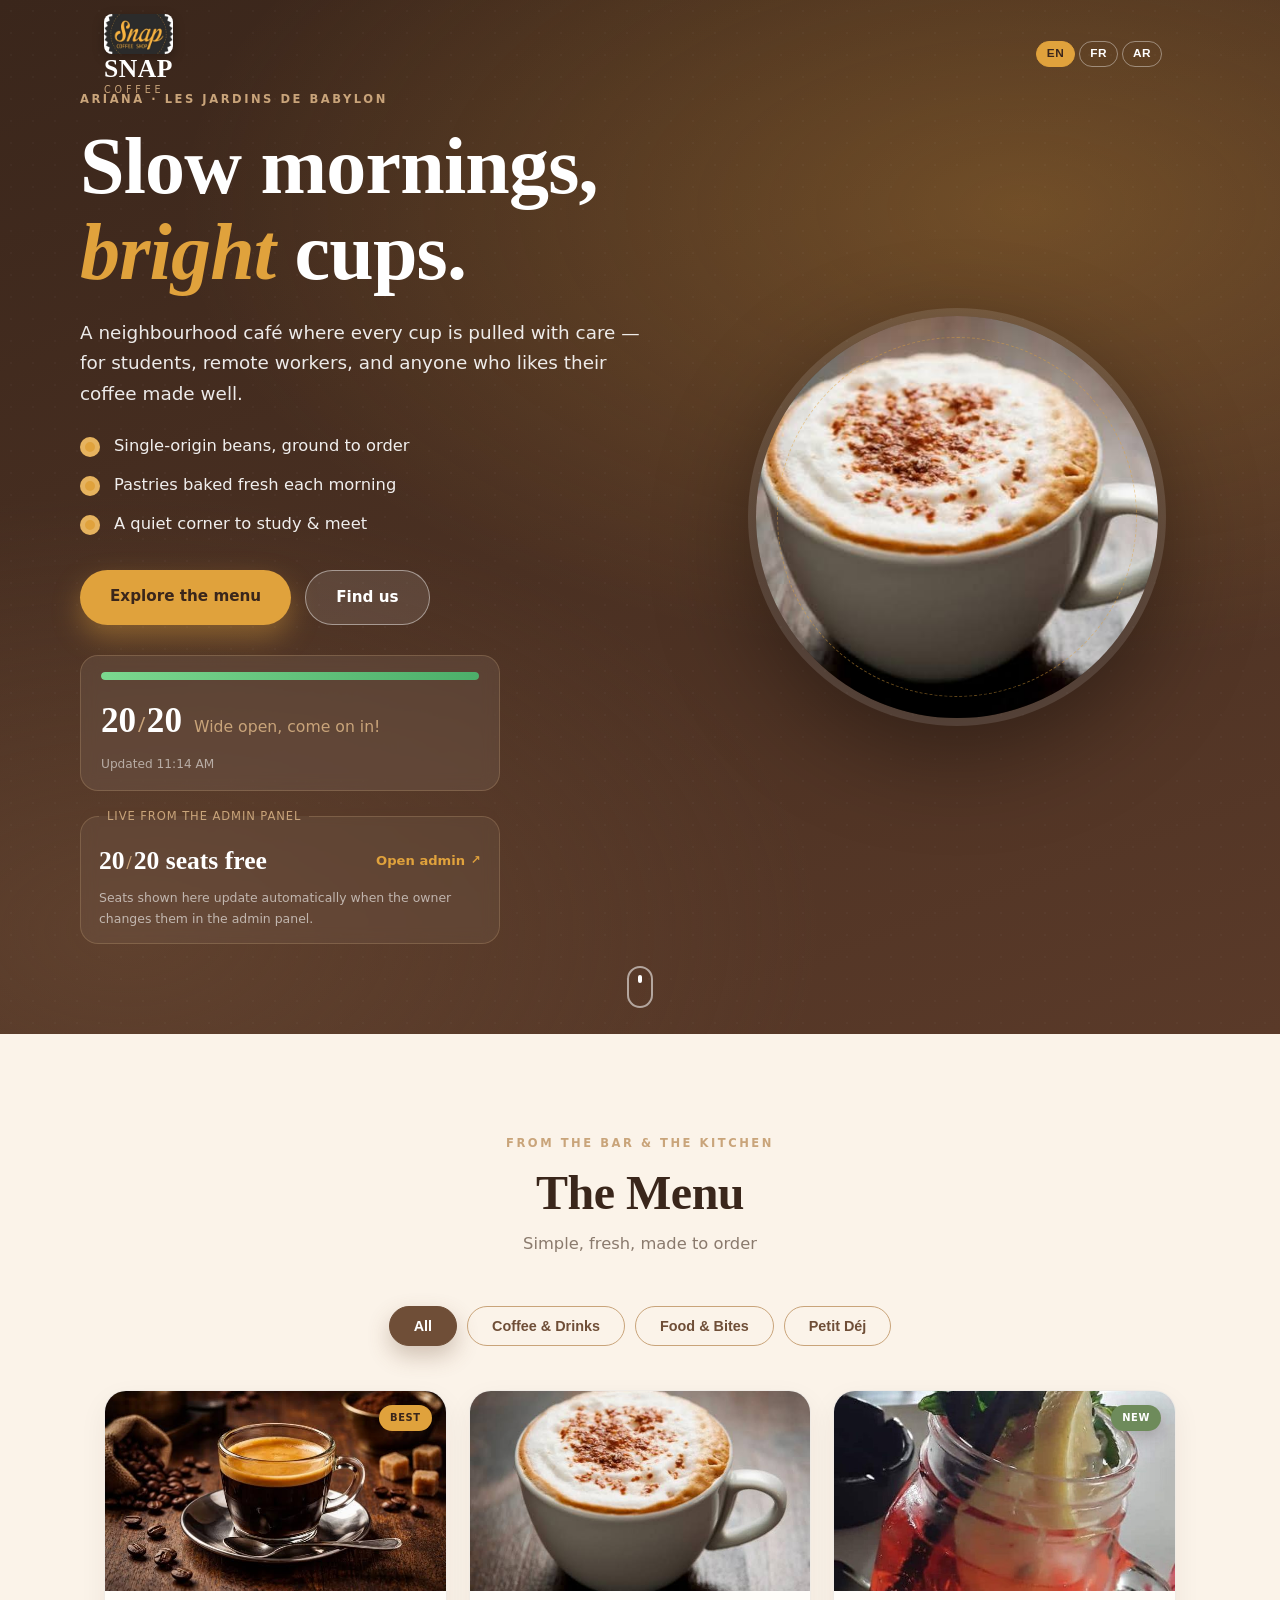
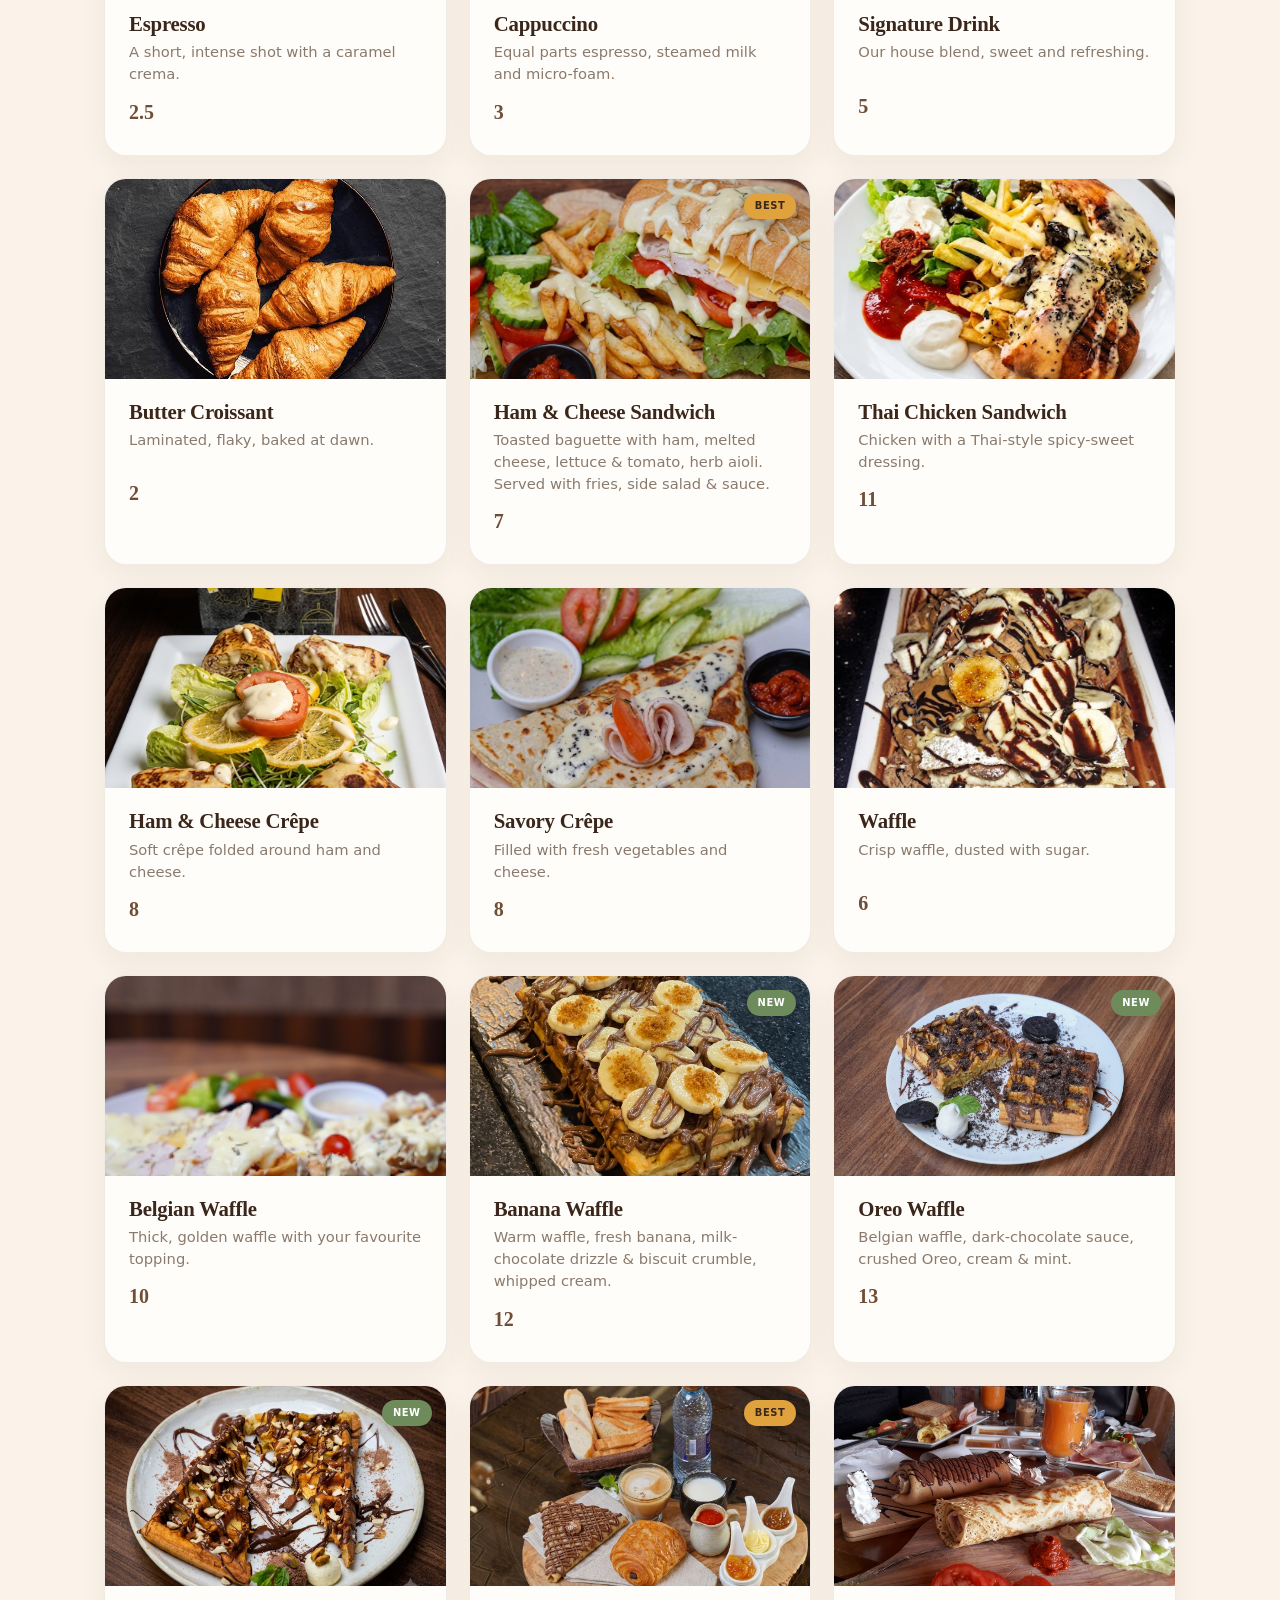
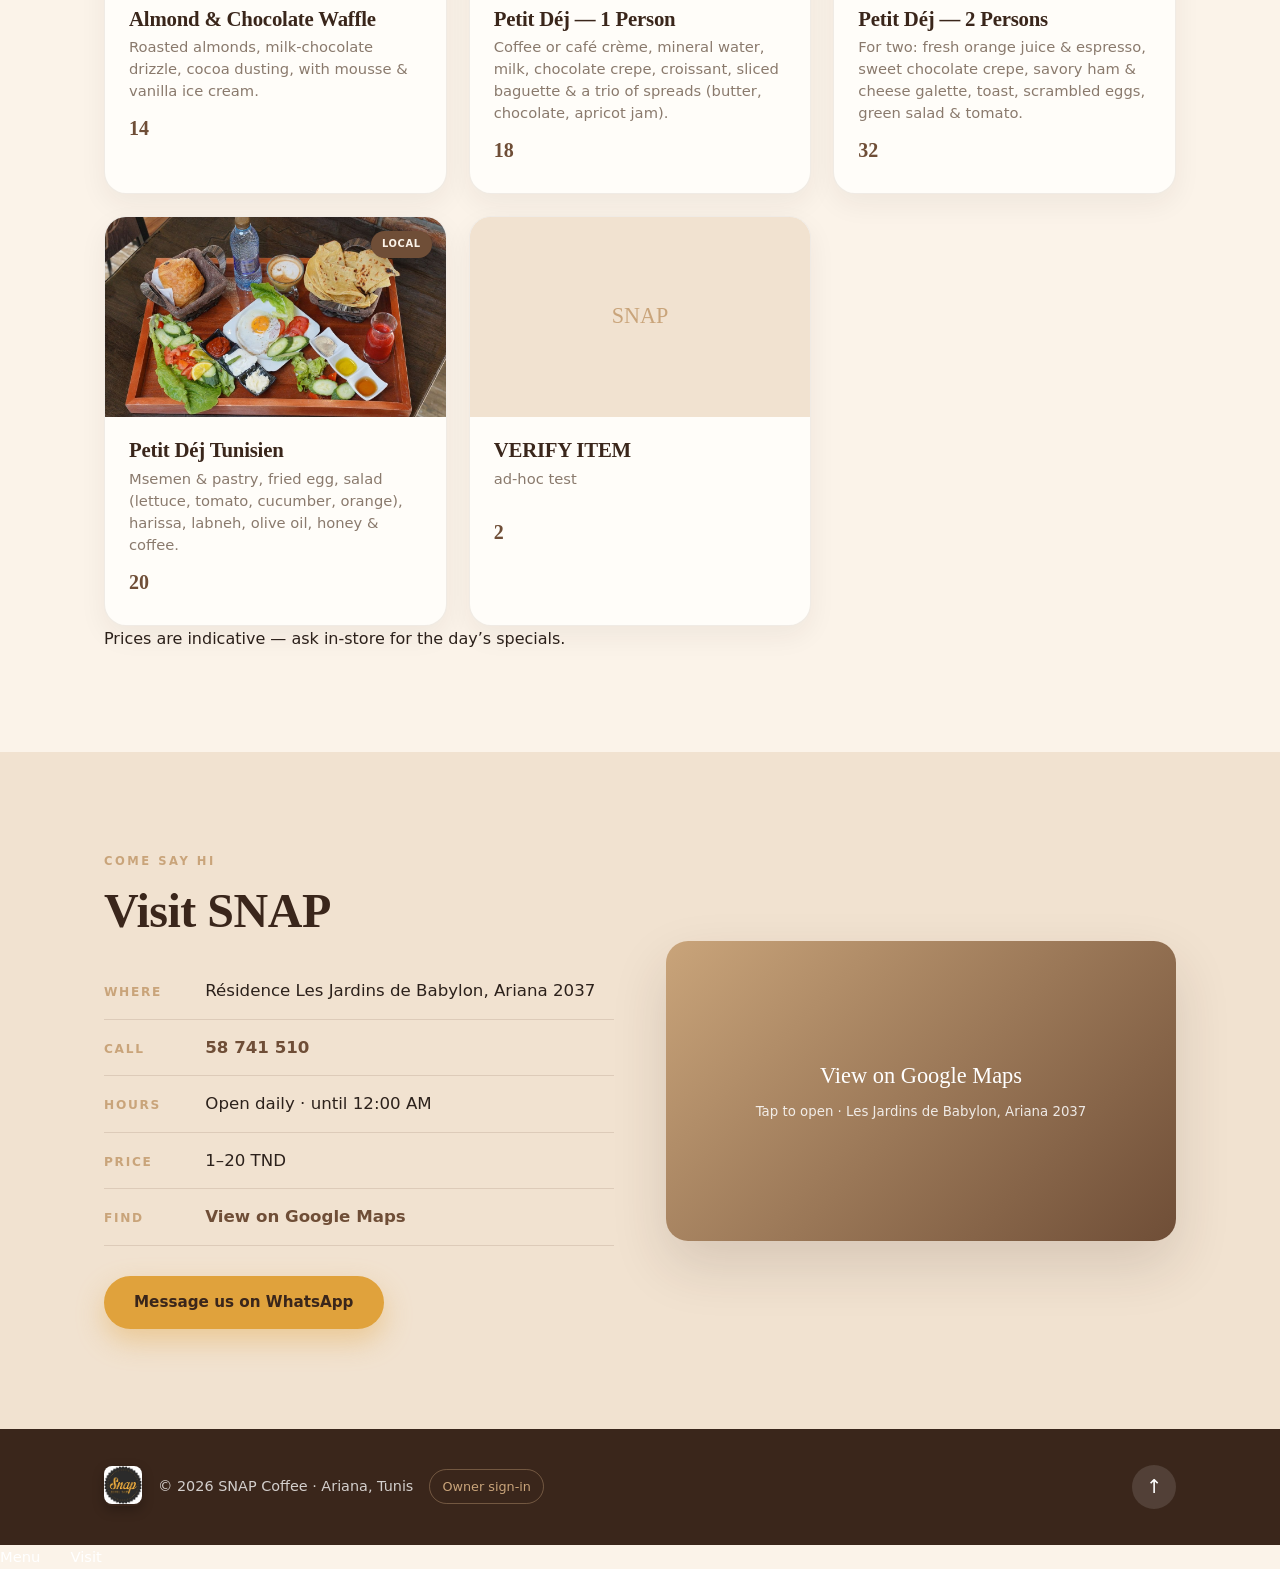
==== commit 62c5005b: "Add owner mirror fieldset + read live data via fresh GitHub API - index.html: <fieldset class='mirro" ====
--- a/index.html
+++ b/index.html
@@ -62,6 +62,18 @@
           </div>
           <span class="avail-time" id="availUpdated"></span>
         </div>
+
+        <!-- Owner mirror: shows the admin panel's live seat count here, and
+             links to the admin. Seats can ONLY be changed in the admin; this
+             is a read-only reflection of that same data/seats.json. -->
+        <fieldset class="mirror-fieldset" id="mirrorFieldset">
+          <legend>Live from the admin panel</legend>
+          <div class="mirror-row">
+            <span class="mirror-seats"><b id="mirrorAvail">20</b><span class="slash">/</span><span id="mirrorTotal">20</span><span>&nbsp;seats free</span></span>
+            <a class="mirror-link" id="mirrorLink" href="admin.html" target="_blank" rel="noopener">Open admin</a>
+          </div>
+          <p class="mirror-note">Seats shown here update automatically when the owner changes them in the admin panel.</p>
+        </fieldset>
       </div>
       <div class="hero-art">
         <img class="float-cup" src="images/cappuccino.jpg" alt="A freshly brewed coffee at SNAP Coffee" />
@@ -283,6 +295,7 @@
   <script src="github-token.js"></script>
   <script src="github-store.js"></script>
   <script src="customer-github.js"></script>
+  <script src="mirror.js?v=20260726b"></script>
 
   <script src="script.js"></script>
 </body>
--- a/styles.css
+++ b/styles.css
@@ -106,6 +106,39 @@
 .avail-slash { color: var(--latte); margin: 0 2px; font-size: 1.5rem; }
 .avail-label { color: var(--latte); font-size: 0.98rem; font-weight: 500; }
 .avail-time { display: block; margin-top: 4px; color: rgba(255,255,255,0.55); font-size: 0.76rem; }
+
+/* ===== Owner mirror fieldset (hero) =====
+   Mirrors the admin panel's live seat count on the public site. The admin is
+   the ONLY place seats can be changed; this fieldset just reads that same
+   data/seats.json and shows it, plus a link to open the admin. */
+.mirror-fieldset {
+  margin-top: 16px;
+  max-width: 420px;
+  border: 1px solid rgba(201, 164, 122, 0.28);
+  border-radius: 18px;
+  padding: 14px 18px;
+  background: rgba(255, 253, 249, 0.05);
+  backdrop-filter: blur(8px);
+}
+.mirror-fieldset legend {
+  padding: 0 8px;
+  font-size: 0.72rem;
+  letter-spacing: 0.08em;
+  text-transform: uppercase;
+  color: var(--latte);
+}
+.mirror-row { display: flex; align-items: center; justify-content: space-between; gap: 12px; }
+.mirror-seats { font-family: 'Fraunces', serif; font-size: 1.6rem; font-weight: 700; color: #fff; }
+.mirror-seats .slash { color: var(--latte); margin: 0 2px; font-size: 1.15rem; }
+.mirror-seats b { font-weight: 700; }
+.mirror-note { color: rgba(255,255,255,0.6); font-size: 0.78rem; margin-top: 6px; }
+.mirror-link {
+  display: inline-flex; align-items: center; gap: 6px;
+  font-size: 0.82rem; font-weight: 600; color: var(--amber);
+  text-decoration: none; white-space: nowrap;
+}
+.mirror-link:hover { text-decoration: underline; }
+.mirror-link::after { content: '\2197'; font-size: 0.9em; }
 
 .hero-art { position: relative; display: flex; justify-content: center; align-items: center; }
 .hero-ring { position: absolute; width: 360px; height: 360px; border-radius: 50%; border: 1.5px dashed rgba(224,162,60,0.45); animation: spin 26s linear infinite; }
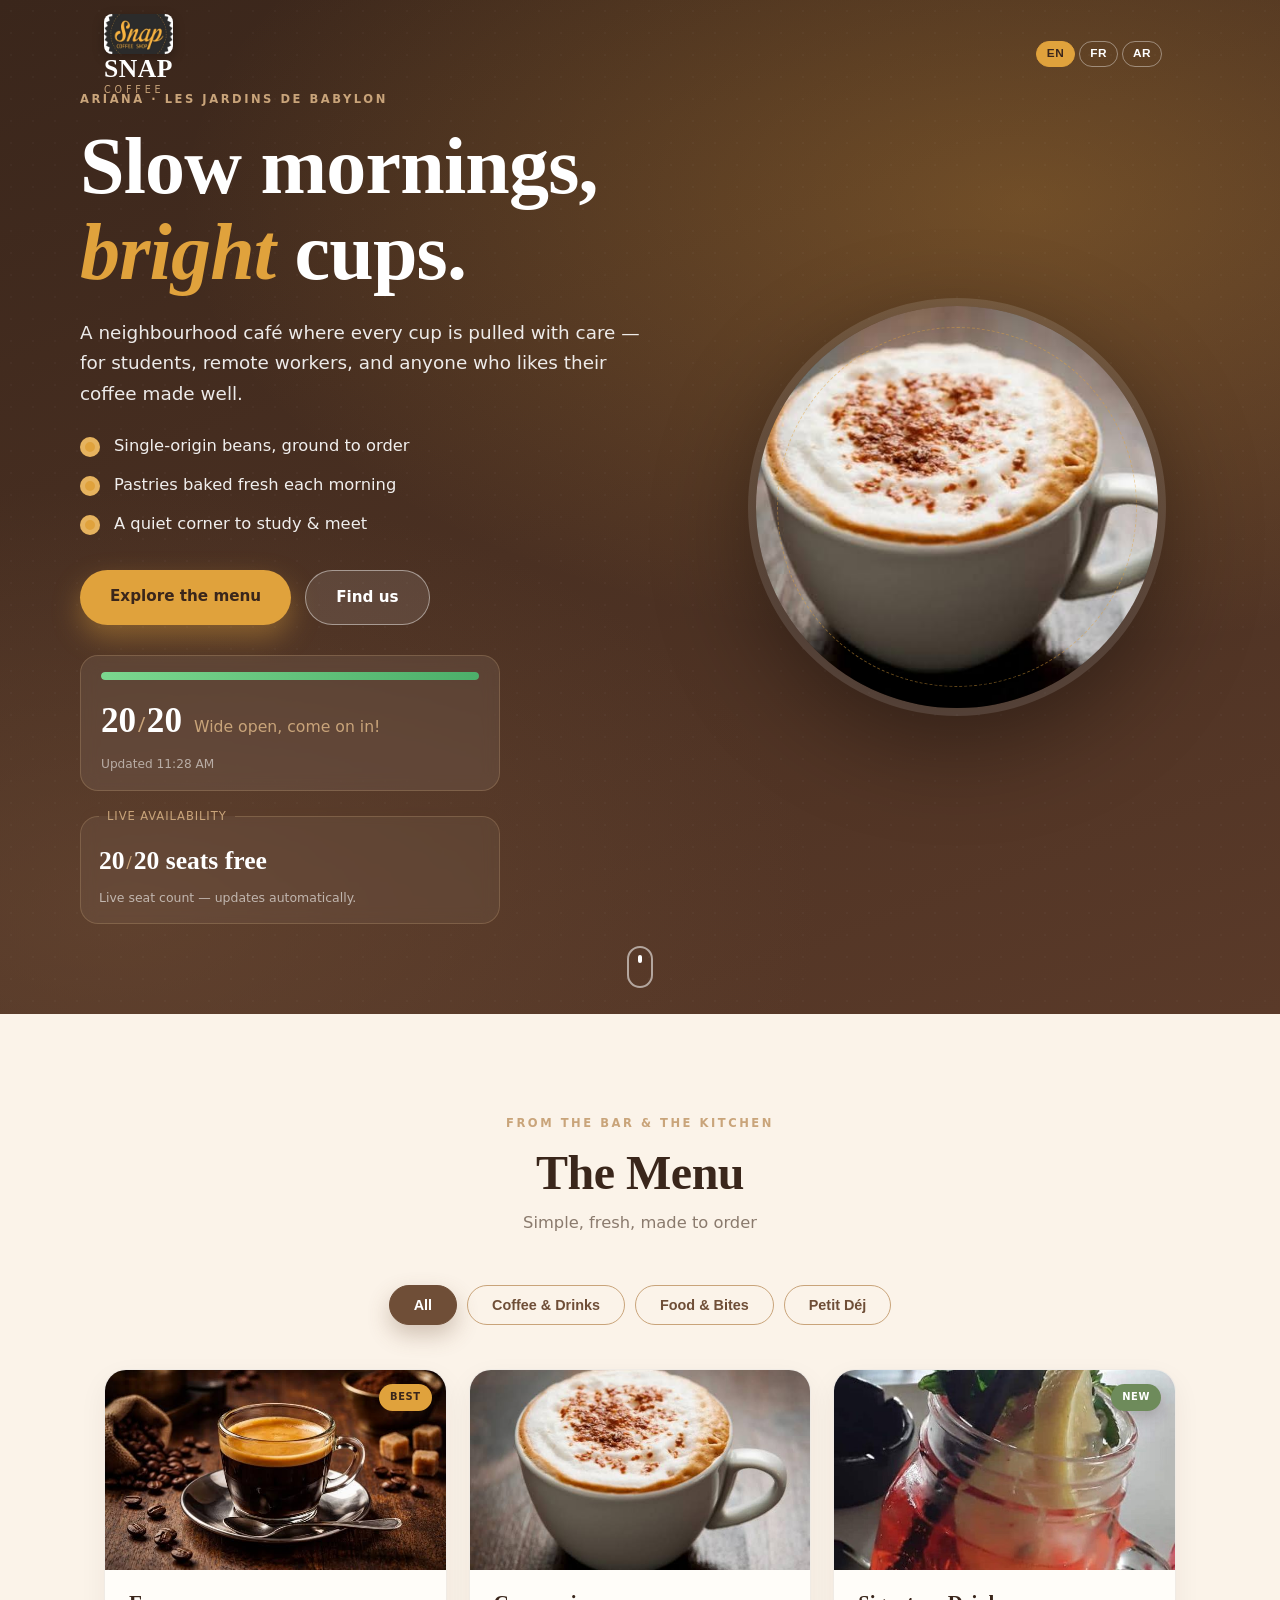
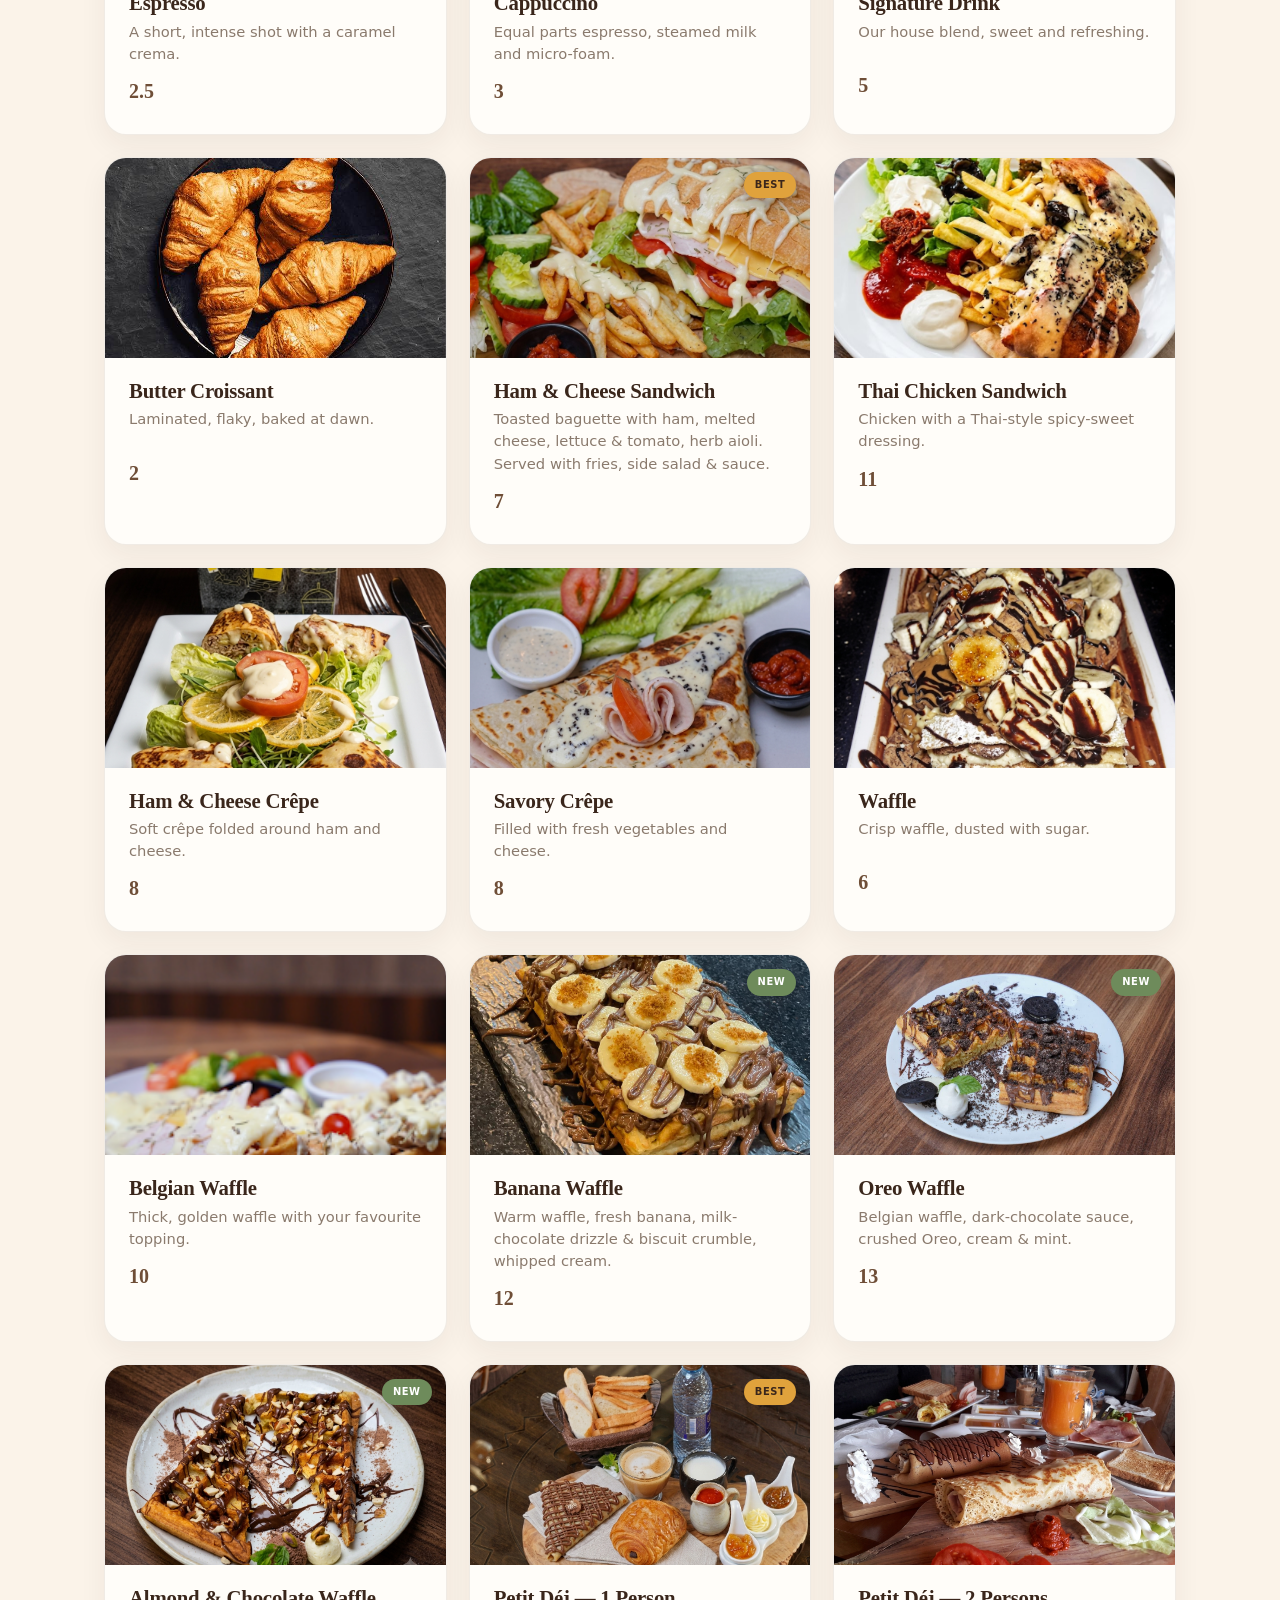
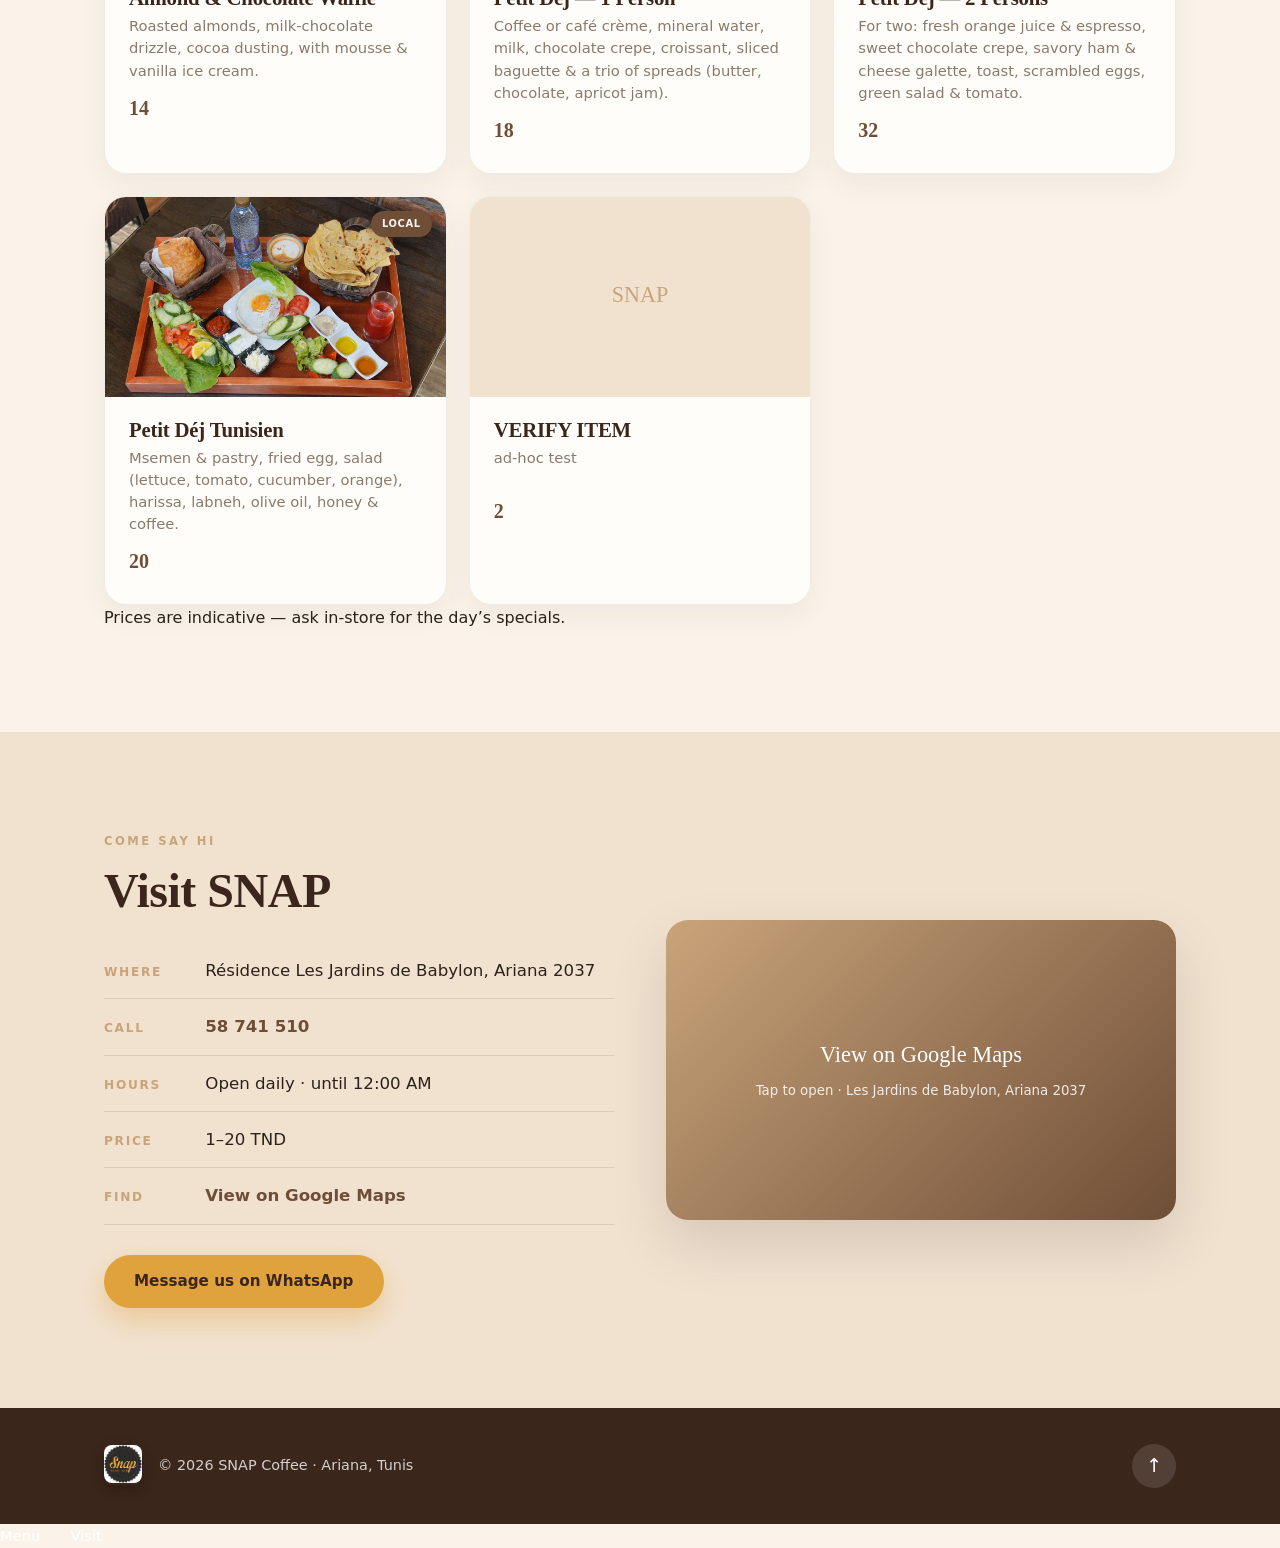
==== commit 53c9c5ca: "Seats: multi-step support + strip all customer-facing admin hints - admin: add 'Set available to' in" ====
--- a/index.html
+++ b/index.html
@@ -63,16 +63,13 @@
           <span class="avail-time" id="availUpdated"></span>
         </div>
 
-        <!-- Owner mirror: shows the admin panel's live seat count here, and
-             links to the admin. Seats can ONLY be changed in the admin; this
-             is a read-only reflection of that same data/seats.json. -->
+        <!-- Live availability: mirrors the owner's live seat count (read-only). -->
         <fieldset class="mirror-fieldset" id="mirrorFieldset">
-          <legend>Live from the admin panel</legend>
+          <legend>Live availability</legend>
           <div class="mirror-row">
             <span class="mirror-seats"><b id="mirrorAvail">20</b><span class="slash">/</span><span id="mirrorTotal">20</span><span>&nbsp;seats free</span></span>
-            <a class="mirror-link" id="mirrorLink" href="admin.html" target="_blank" rel="noopener">Open admin</a>
-          </div>
-          <p class="mirror-note">Seats shown here update automatically when the owner changes them in the admin panel.</p>
+          </div>
+          <p class="mirror-note">Live seat count — updates automatically.</p>
         </fieldset>
       </div>
       <div class="hero-art">
@@ -270,7 +267,6 @@
     <div class="container footer-inner">
       <span class="brand-logo"><img class="brand-logo-img" src="images/snap-logo.jpg" alt="SNAP Coffee" /></span>
       <p>© <span id="year"></span> <span data-i18n="footer.copy">SNAP Coffee · Ariana, Tunis</span></p>
-      <a class="owner-link" href="admin.html">Owner sign-in</a>
       <a class="to-top" href="#top" aria-label="Back to top">↑</a>
     </div>
   </footer>
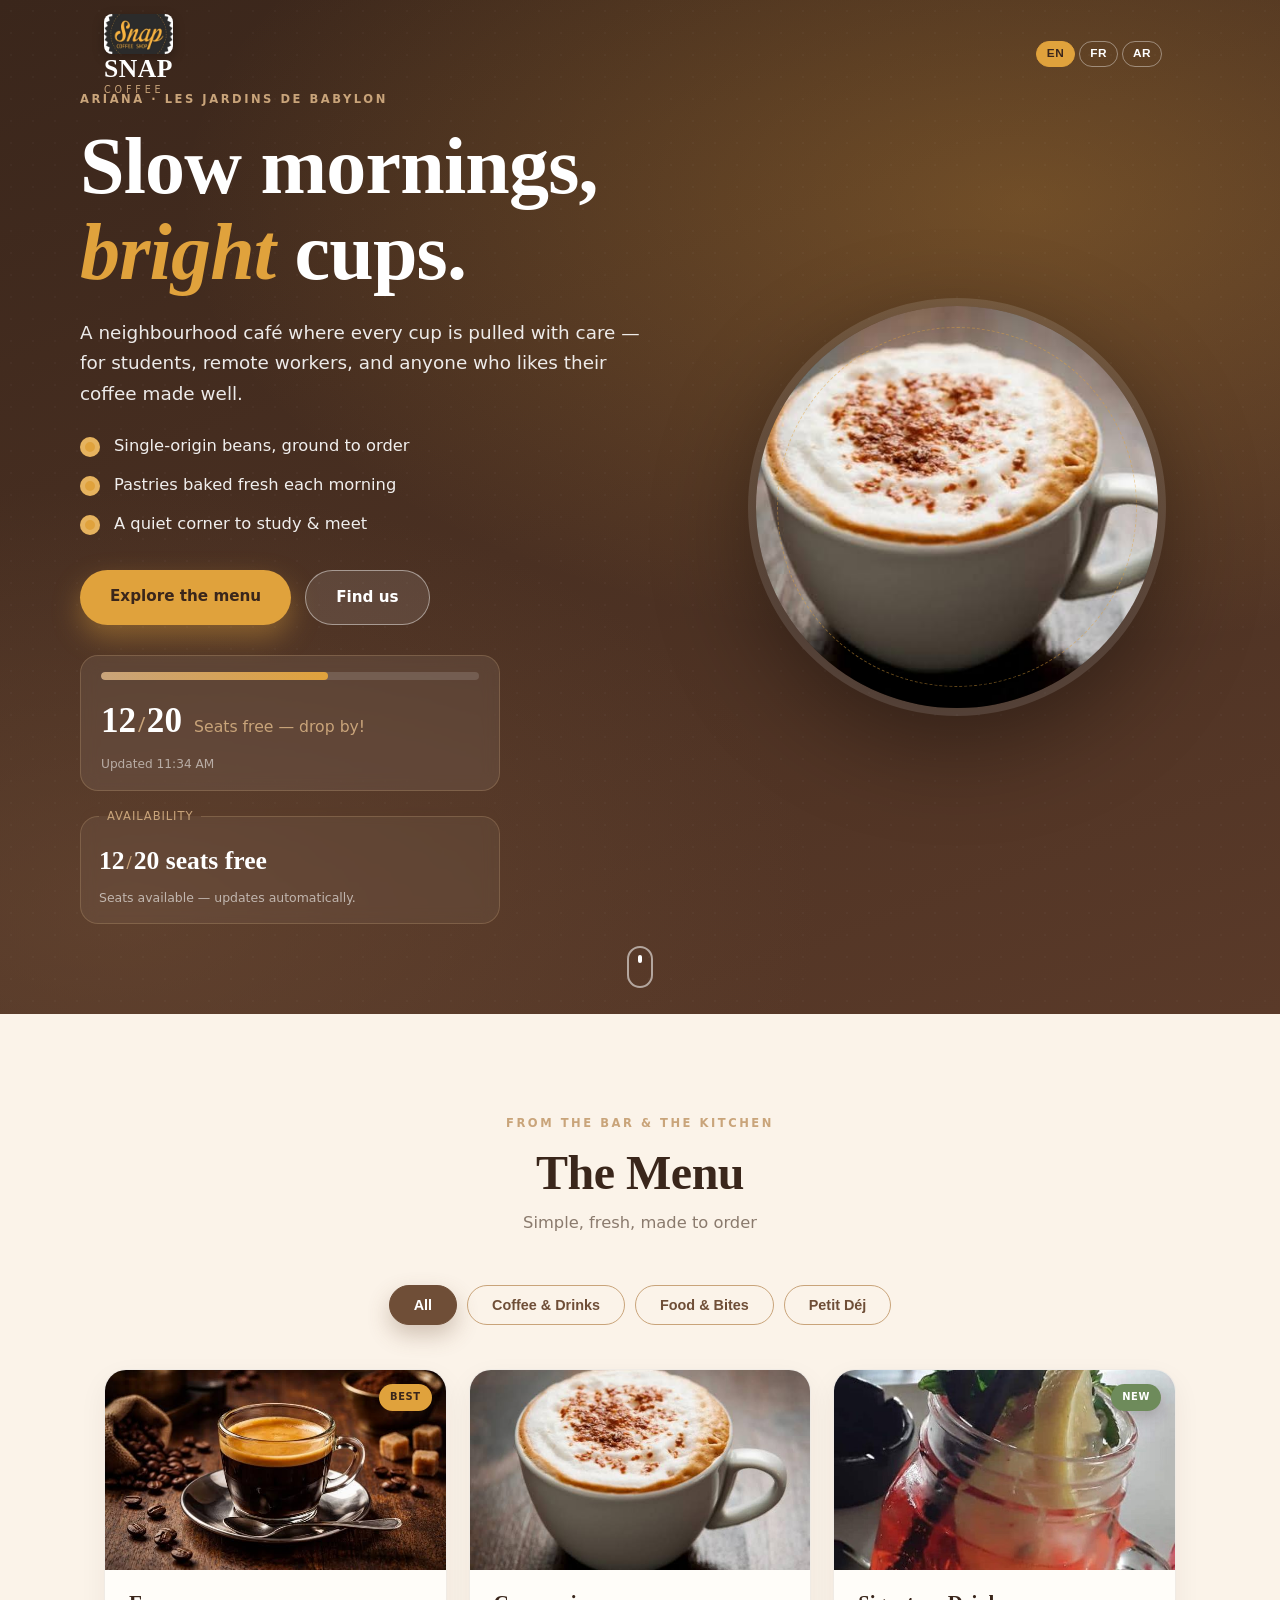
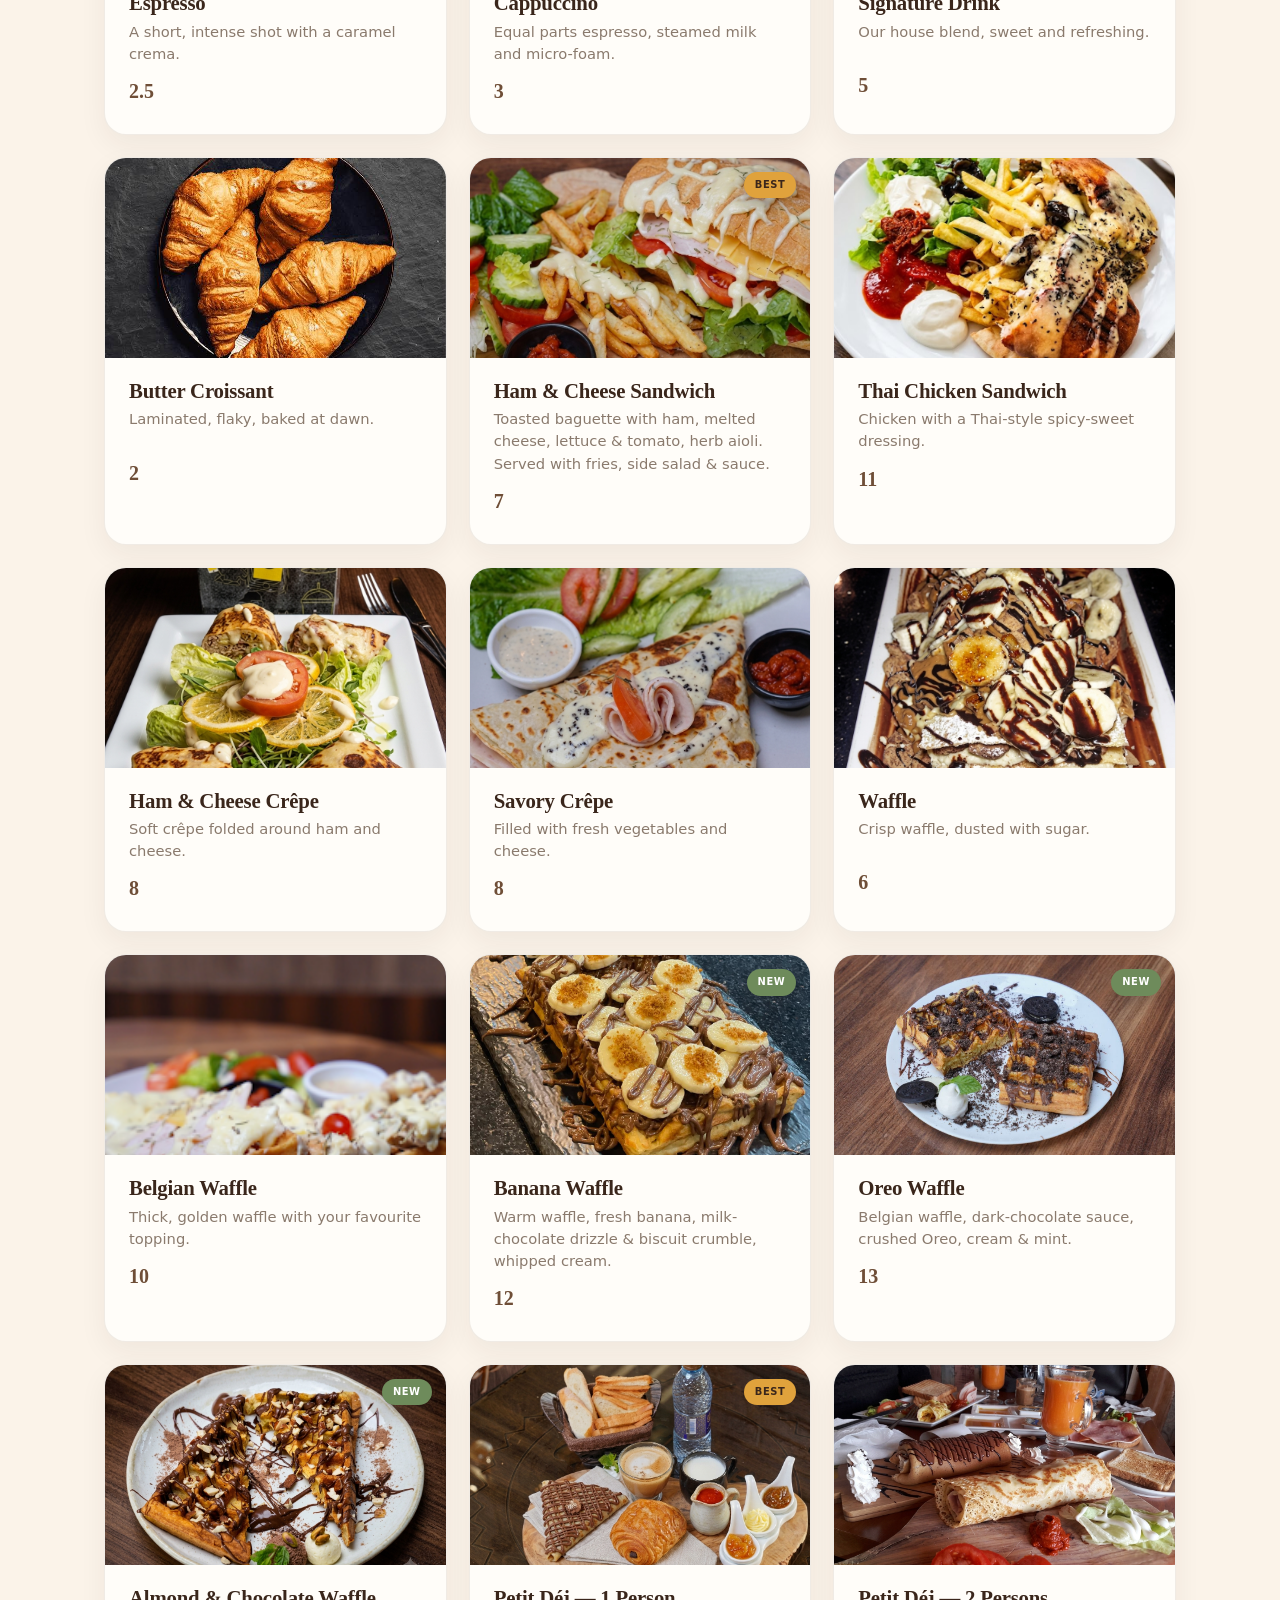
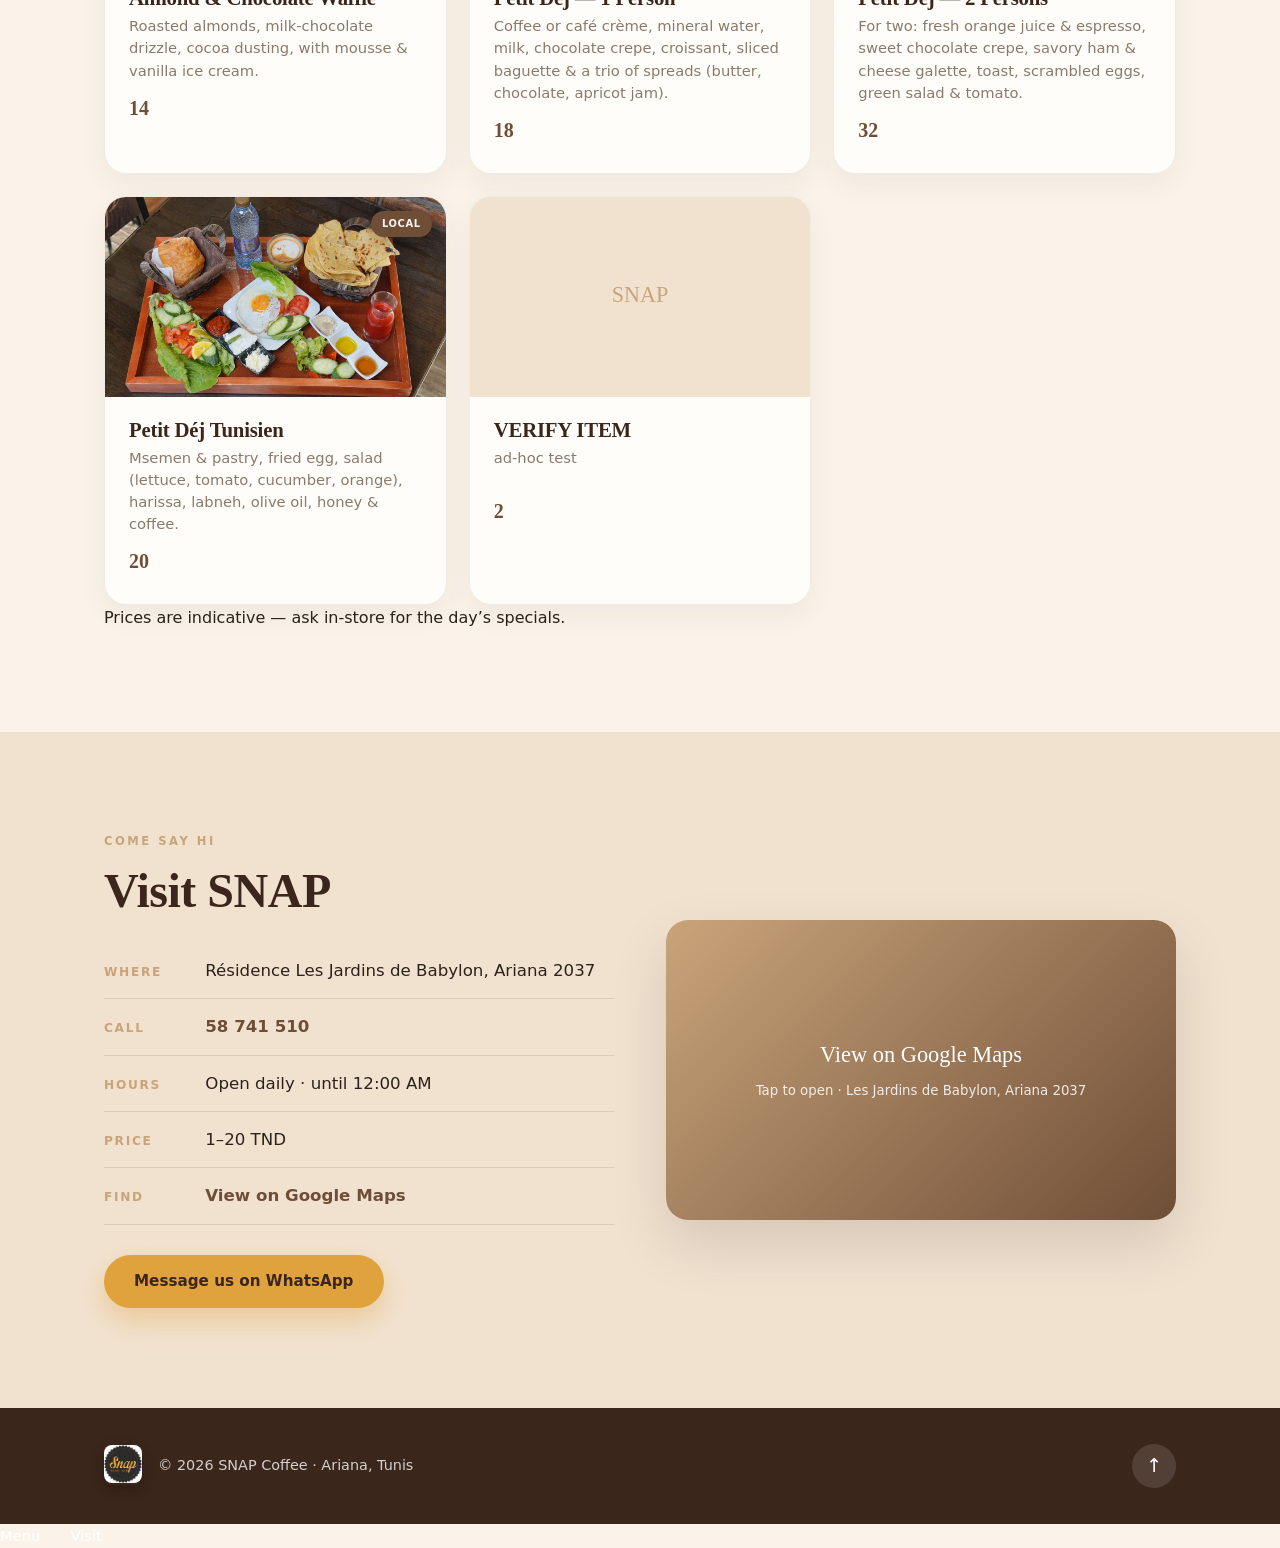
==== commit 95efc63b: "Customer fieldset: drop 'live from admin panel' wording (now neutral 'Availability')" ====
--- a/index.html
+++ b/index.html
@@ -63,13 +63,12 @@
           <span class="avail-time" id="availUpdated"></span>
         </div>
 
-        <!-- Live availability: mirrors the owner's live seat count (read-only). -->
         <fieldset class="mirror-fieldset" id="mirrorFieldset">
-          <legend>Live availability</legend>
+          <legend>Availability</legend>
           <div class="mirror-row">
             <span class="mirror-seats"><b id="mirrorAvail">20</b><span class="slash">/</span><span id="mirrorTotal">20</span><span>&nbsp;seats free</span></span>
           </div>
-          <p class="mirror-note">Live seat count — updates automatically.</p>
+          <p class="mirror-note">Seats available — updates automatically.</p>
         </fieldset>
       </div>
       <div class="hero-art">
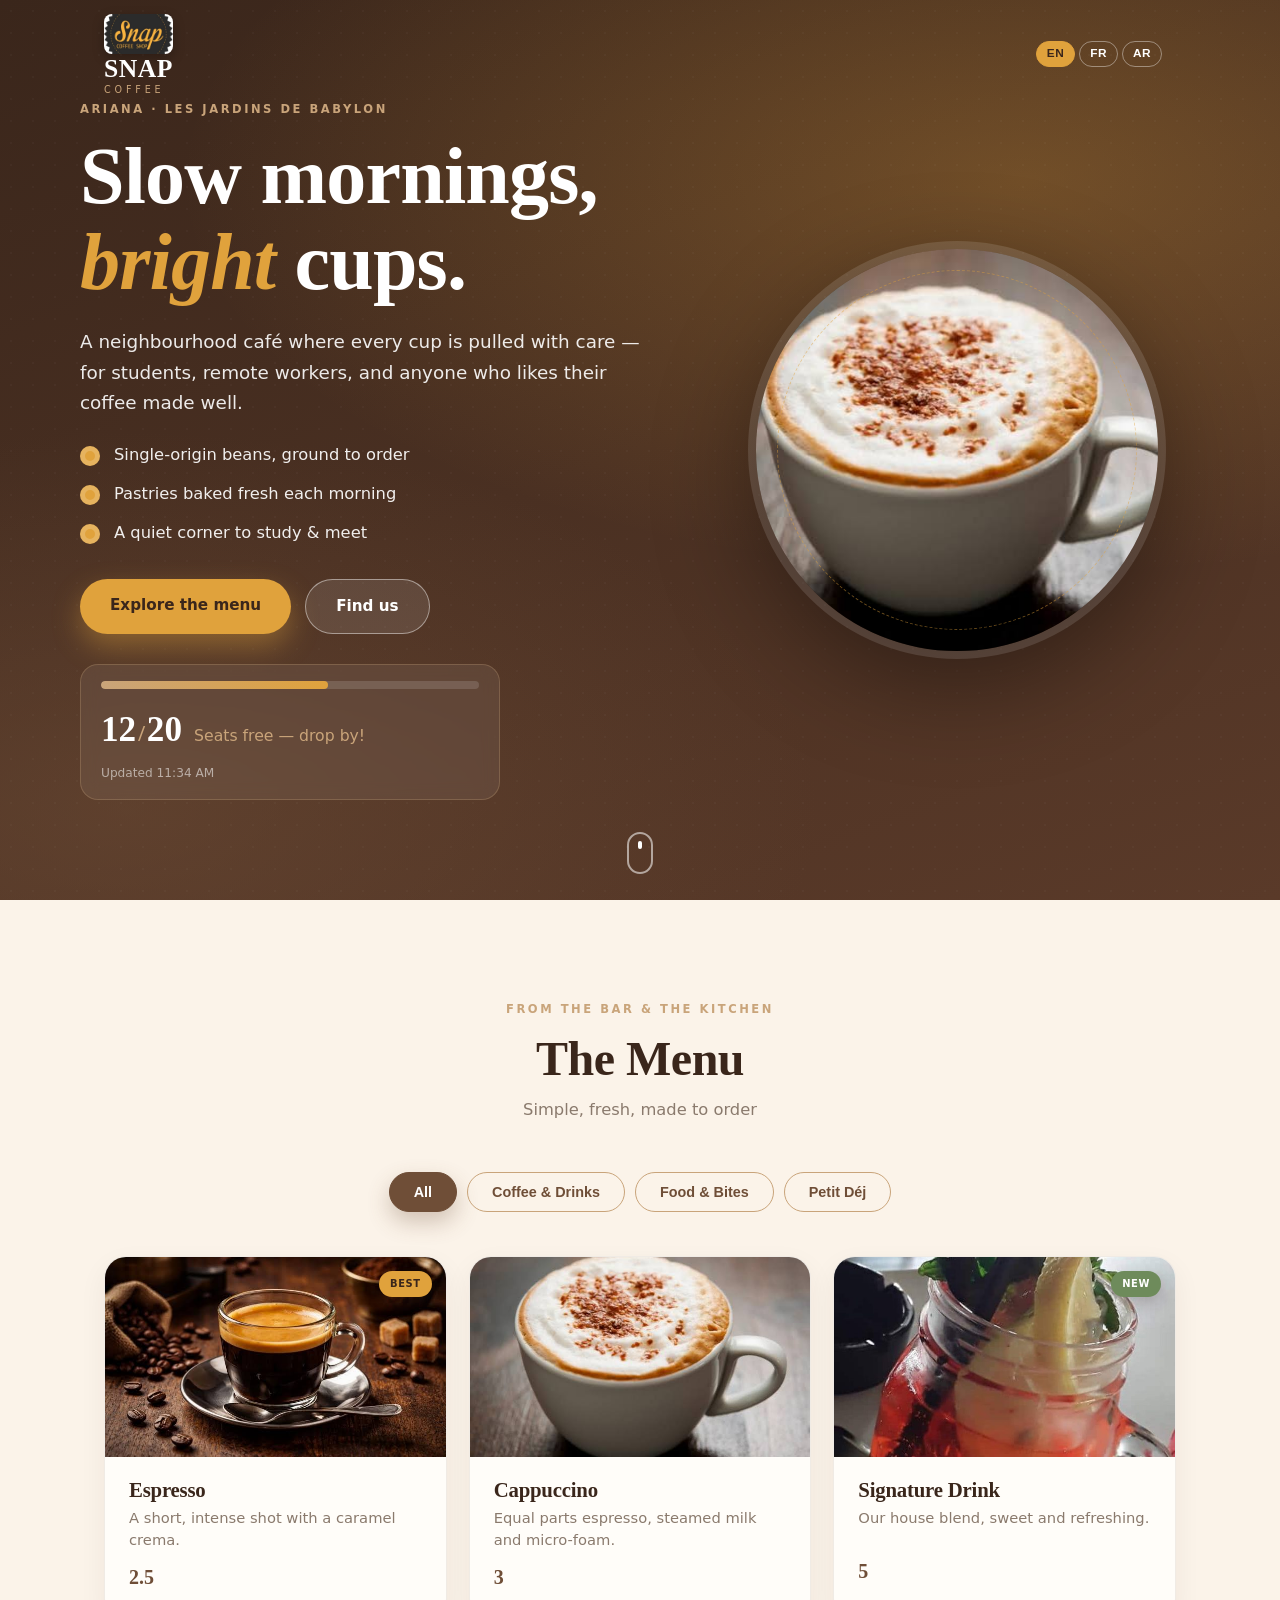
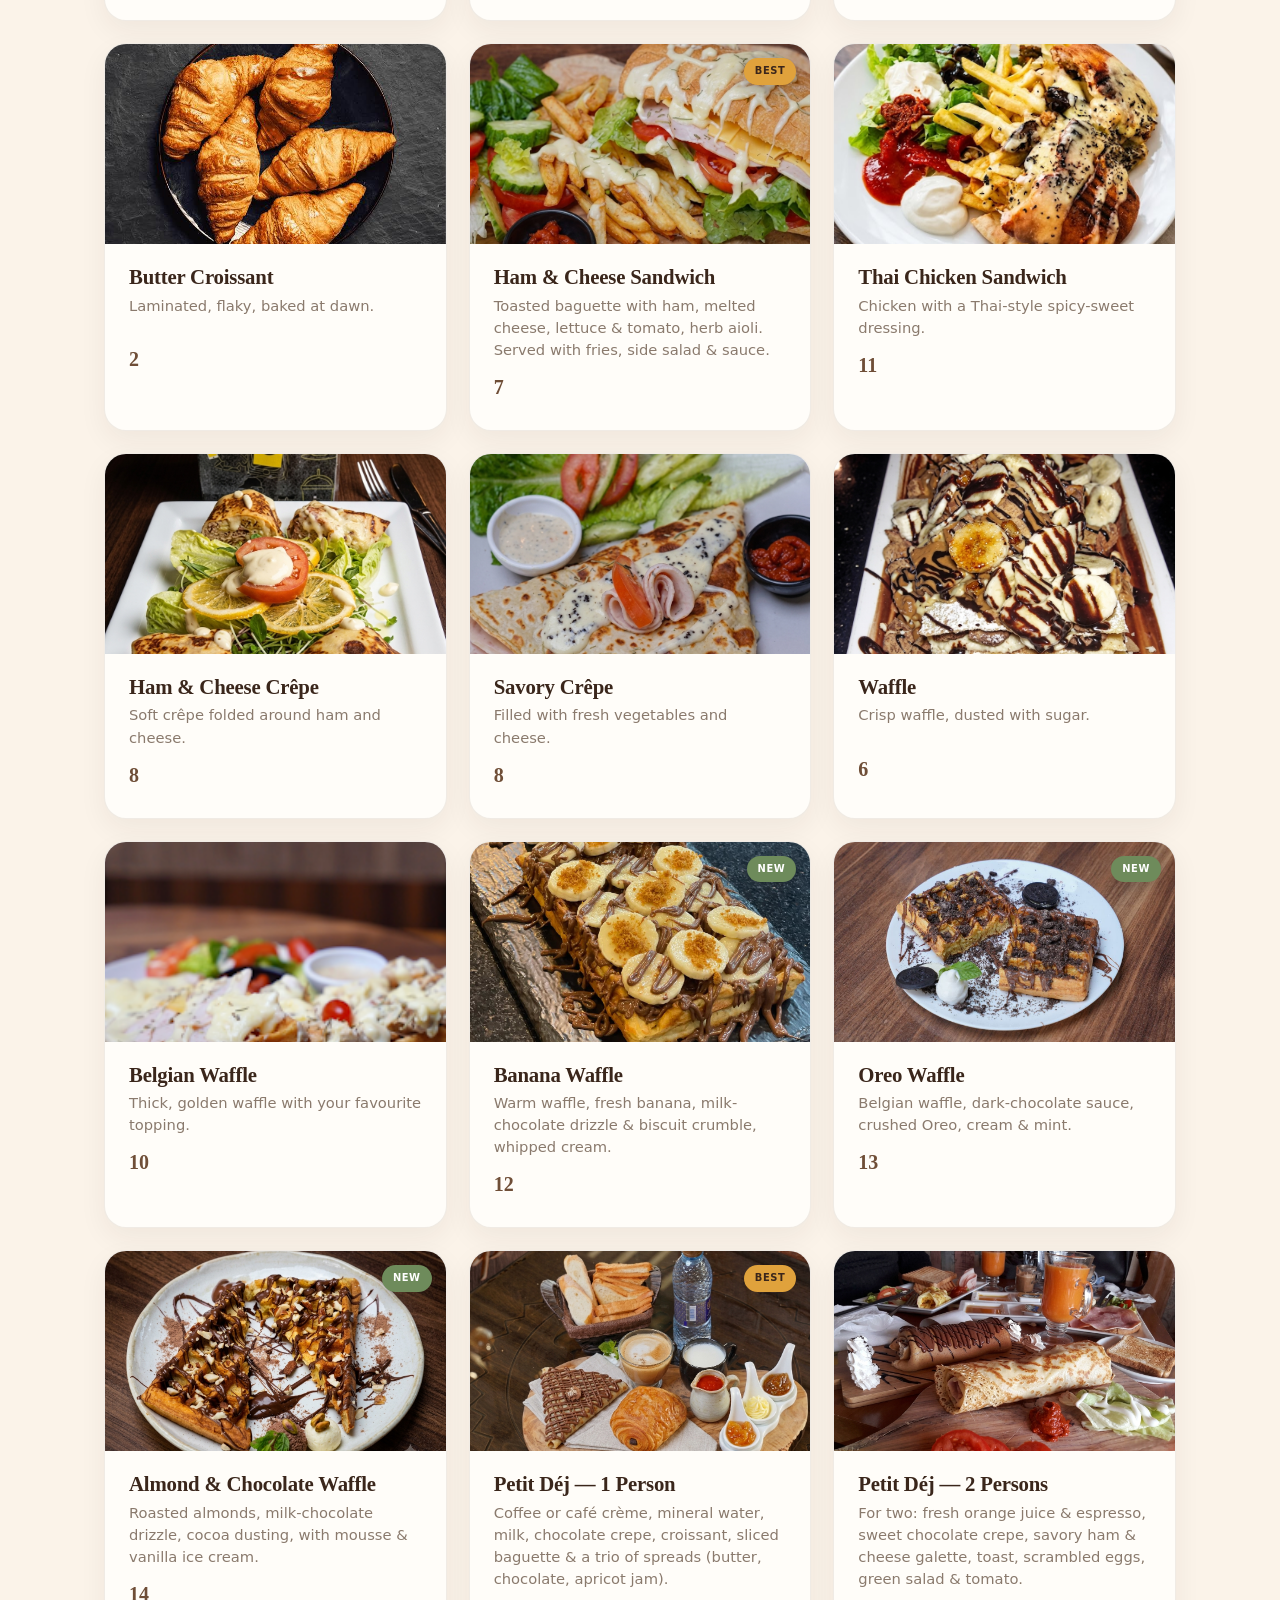
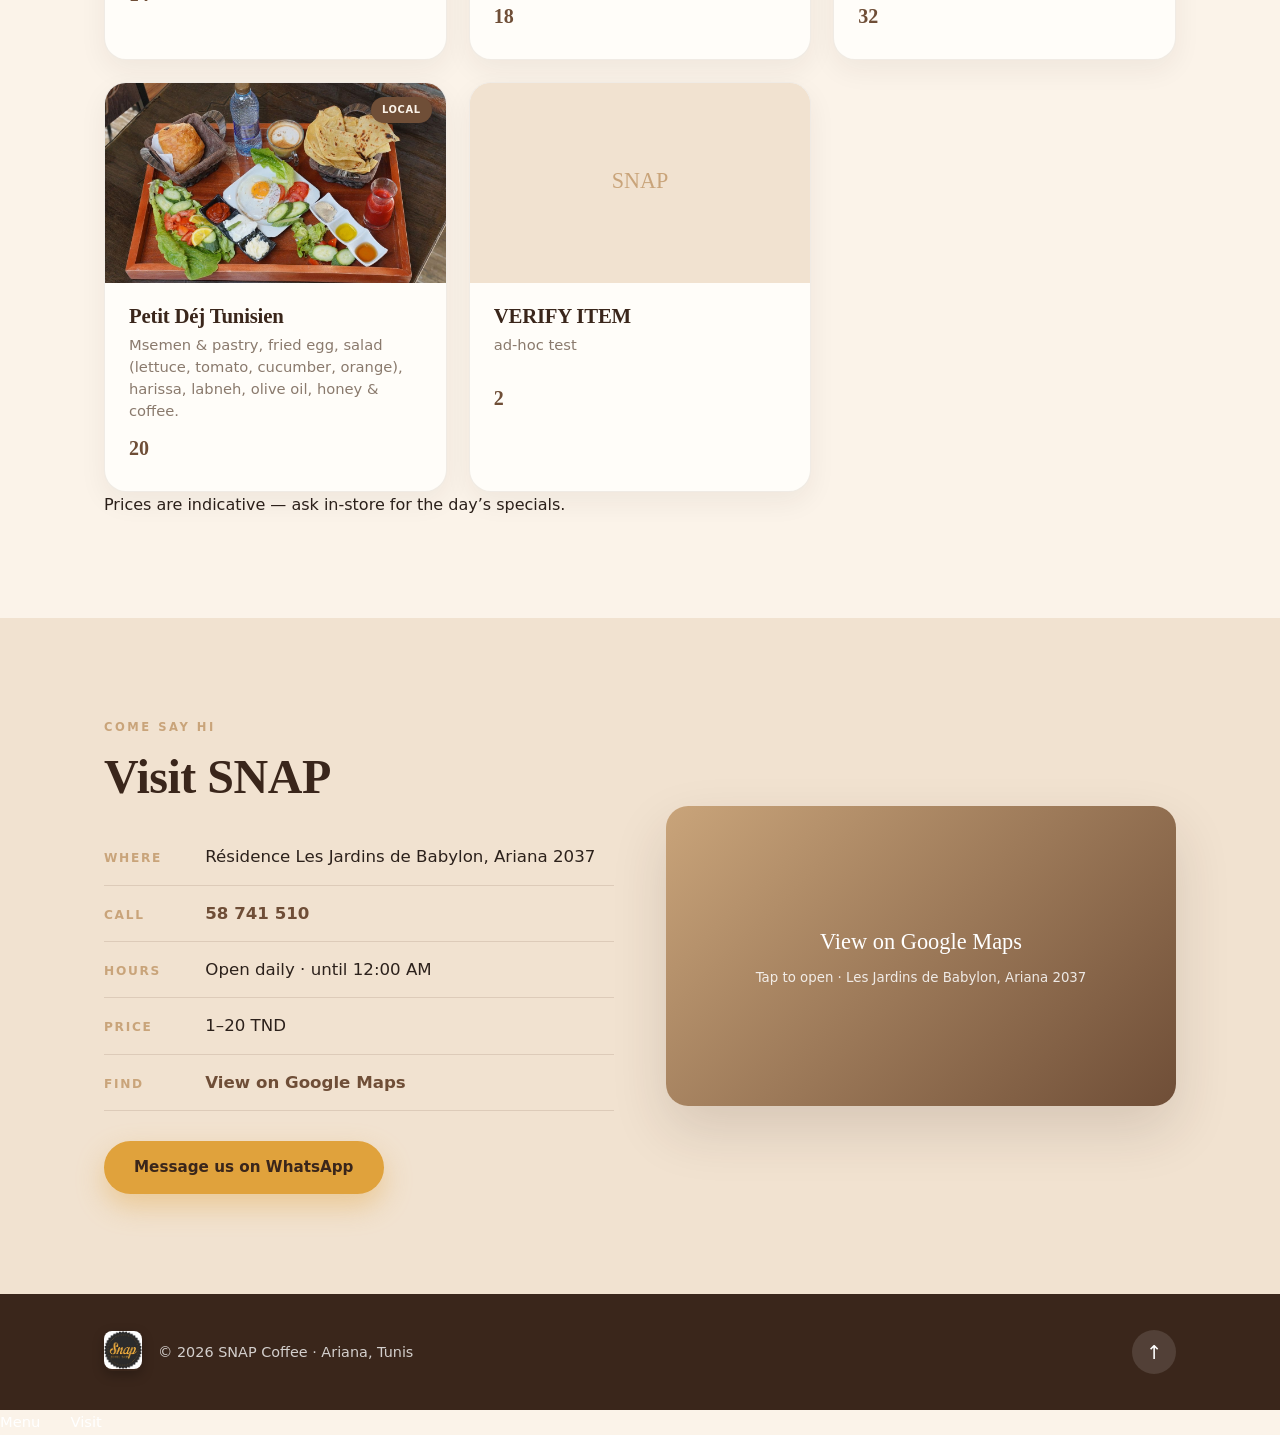
==== commit ea4a3aec: "Remove live Availability fieldset from customer site (mirror.js + CSS)" ====
--- a/index.html
+++ b/index.html
@@ -62,14 +62,6 @@
           </div>
           <span class="avail-time" id="availUpdated"></span>
         </div>
-
-        <fieldset class="mirror-fieldset" id="mirrorFieldset">
-          <legend>Availability</legend>
-          <div class="mirror-row">
-            <span class="mirror-seats"><b id="mirrorAvail">20</b><span class="slash">/</span><span id="mirrorTotal">20</span><span>&nbsp;seats free</span></span>
-          </div>
-          <p class="mirror-note">Seats available — updates automatically.</p>
-        </fieldset>
       </div>
       <div class="hero-art">
         <img class="float-cup" src="images/cappuccino.jpg" alt="A freshly brewed coffee at SNAP Coffee" />
@@ -290,7 +282,6 @@
   <script src="github-token.js"></script>
   <script src="github-store.js"></script>
   <script src="customer-github.js"></script>
-  <script src="mirror.js?v=20260726b"></script>
 
   <script src="script.js"></script>
 </body>
--- a/styles.css
+++ b/styles.css
@@ -106,39 +106,6 @@
 .avail-slash { color: var(--latte); margin: 0 2px; font-size: 1.5rem; }
 .avail-label { color: var(--latte); font-size: 0.98rem; font-weight: 500; }
 .avail-time { display: block; margin-top: 4px; color: rgba(255,255,255,0.55); font-size: 0.76rem; }
-
-/* ===== Owner mirror fieldset (hero) =====
-   Mirrors the admin panel's live seat count on the public site. The admin is
-   the ONLY place seats can be changed; this fieldset just reads that same
-   data/seats.json and shows it, plus a link to open the admin. */
-.mirror-fieldset {
-  margin-top: 16px;
-  max-width: 420px;
-  border: 1px solid rgba(201, 164, 122, 0.28);
-  border-radius: 18px;
-  padding: 14px 18px;
-  background: rgba(255, 253, 249, 0.05);
-  backdrop-filter: blur(8px);
-}
-.mirror-fieldset legend {
-  padding: 0 8px;
-  font-size: 0.72rem;
-  letter-spacing: 0.08em;
-  text-transform: uppercase;
-  color: var(--latte);
-}
-.mirror-row { display: flex; align-items: center; justify-content: space-between; gap: 12px; }
-.mirror-seats { font-family: 'Fraunces', serif; font-size: 1.6rem; font-weight: 700; color: #fff; }
-.mirror-seats .slash { color: var(--latte); margin: 0 2px; font-size: 1.15rem; }
-.mirror-seats b { font-weight: 700; }
-.mirror-note { color: rgba(255,255,255,0.6); font-size: 0.78rem; margin-top: 6px; }
-.mirror-link {
-  display: inline-flex; align-items: center; gap: 6px;
-  font-size: 0.82rem; font-weight: 600; color: var(--amber);
-  text-decoration: none; white-space: nowrap;
-}
-.mirror-link:hover { text-decoration: underline; }
-.mirror-link::after { content: '\2197'; font-size: 0.9em; }
 
 .hero-art { position: relative; display: flex; justify-content: center; align-items: center; }
 .hero-ring { position: absolute; width: 360px; height: 360px; border-radius: 50%; border: 1.5px dashed rgba(224,162,60,0.45); animation: spin 26s linear infinite; }
